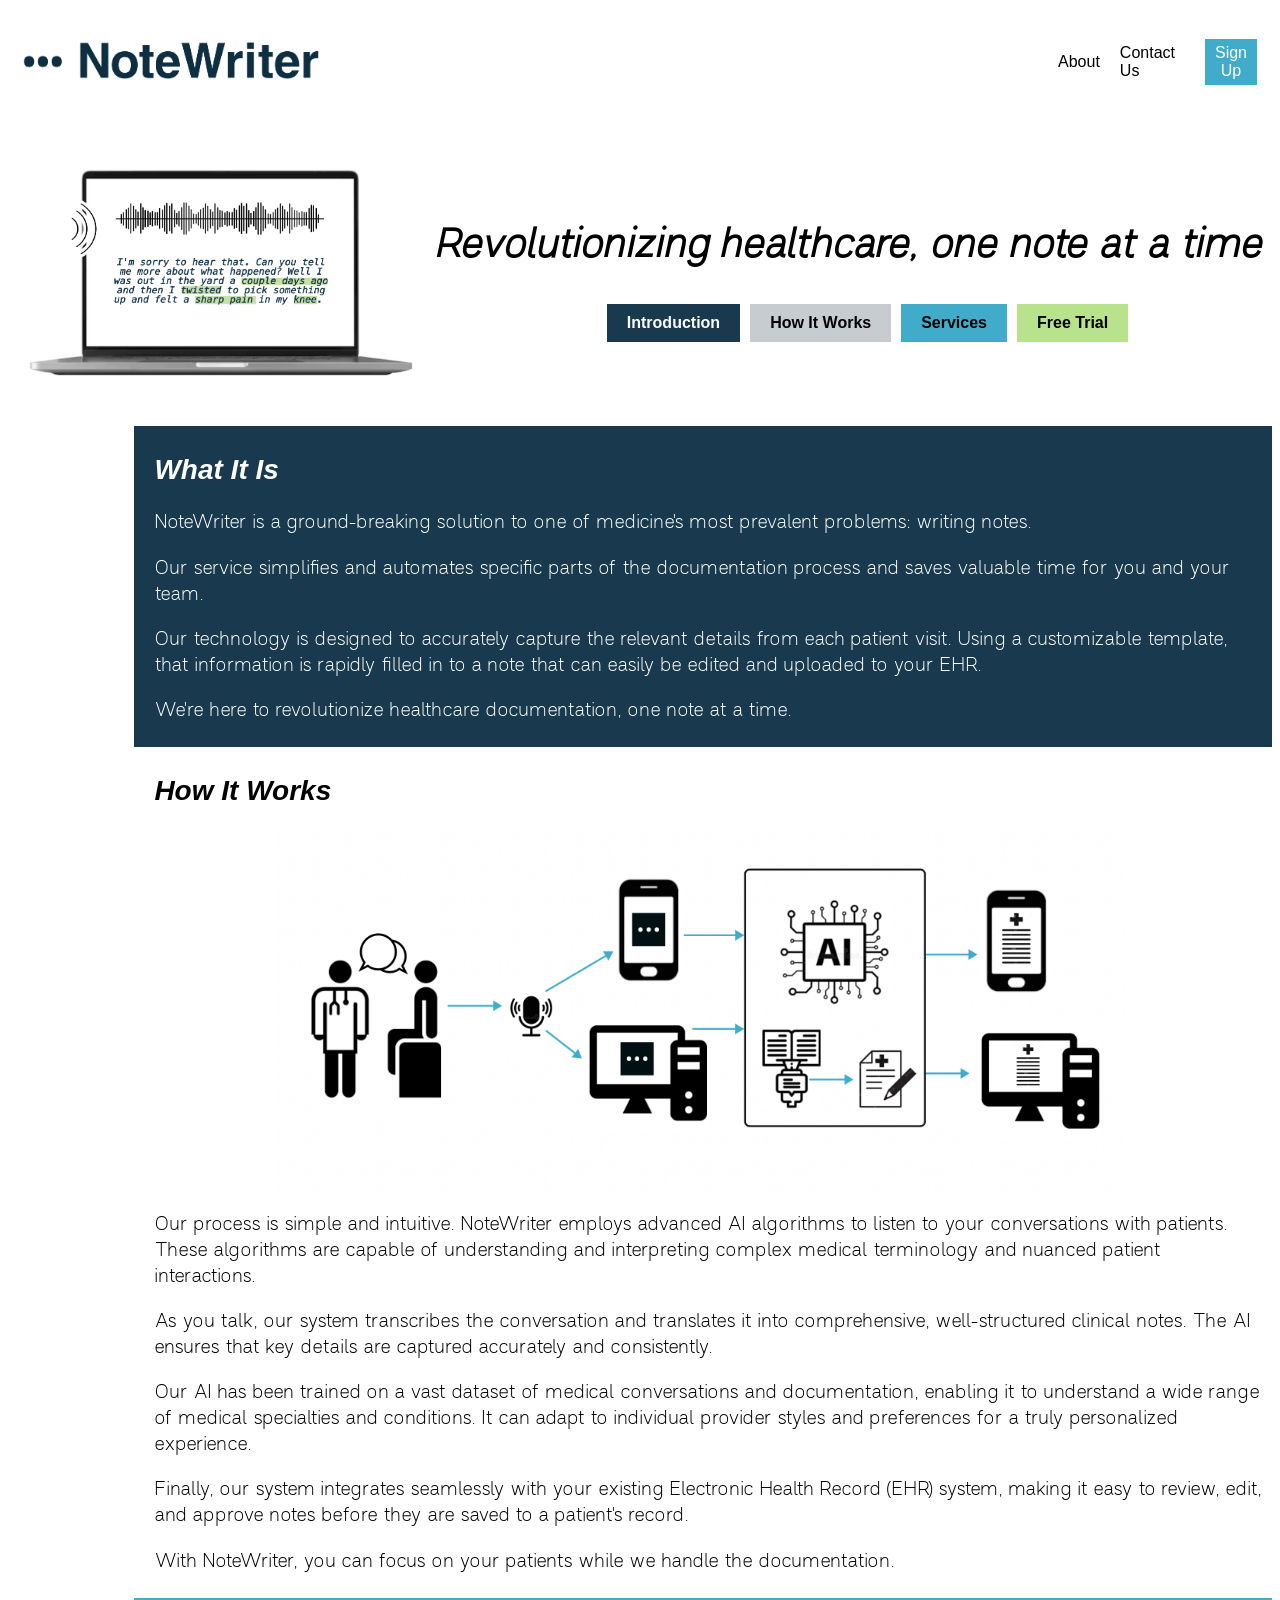
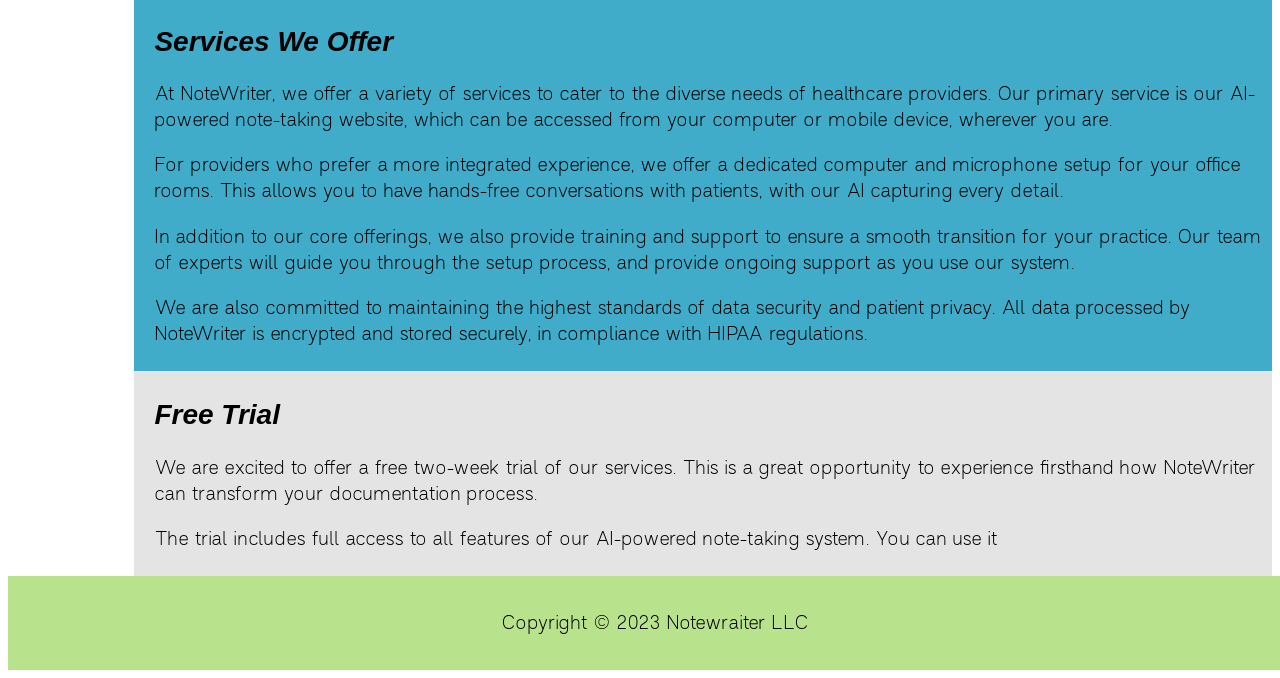
==== index.html @ 1b073216 "Draft #14" ====
<!DOCTYPE html>
<html>
<head>
    <title>notewrAIter</title>
    <link rel="stylesheet" type="text/css" href="styles.css">
    <link rel="icon" href="favicon.jpg" type="image/jpg">

</head>
<body>
  <nav>
    <a href="index.html">
        <img class="nav-image" src="emblem.jpg" alt="notewrAIter emblem"  >
    </a>
      <ul>
          <li><a href="about.html">About</a></li>
          <li><a href="contact.html">Contact Us</a></li>
          <li><a href="signup.html" class="button">Sign Up</a></li>
      </ul>
  </nav>

  <main>
    <section id="top-section" class="flex-row">
      <div class="top-image-container" >
          <img class="top-image" src="computerheader.jpg" alt="Large Filler Picture">
      </div>
      <div class="top-text-container">
          <h1 class="TitleofSite">Revolutionizing healthcare, one note at a time</h1>
          <ul class="top-links">
            <li class="introduction-button scroll-link"><a href="#introduction">Introduction</a></li>
            <li class="howitworks-button scroll-link"><a href="#howitworks">How It Works</a></li>
            <li class="services-button scroll-link"><a href="#services">Services</a></li>
            <li class="trial-button scroll-link"><a href="#trial">Free Trial</a></li>
        </ul>
      </div>
  </section>


  <section id="introduction">
    <div class="section-content">
      <h2> What It Is</h2>
    <p>NoteWriter is a ground-breaking solution to one of medicine's most prevalent problems: writing notes.</p>
    <p>Our service simplifies and automates specific parts of the documentation process and saves valuable time for you and your team. </p>
    <p>Our technology is designed to accurately capture the relevant details from each patient visit. Using a customizable template,
      that information is rapidly filled in to a note that can easily be edited and uploaded
      to your EHR.
    </p>
    <p>We're here to revolutionize healthcare documentation, one note at a time.</p>
</div>
  </section>


<section id="howitworks">
  <div class="section-content">
  <h2>How It Works</h2>
  <div class="top-image-container" >
    <img class="howitworks-image" src="howitworks.png" alt="How it Works diagram">
</div>
  <p>Our process is simple and intuitive. NoteWriter employs advanced AI algorithms to listen to your conversations with patients. These algorithms are capable of understanding and interpreting complex medical terminology and nuanced patient interactions.</p>
  <p>As you talk, our system transcribes the conversation and translates it into comprehensive, well-structured clinical notes. The AI ensures that key details are captured accurately and consistently.</p>
  <p>Our AI has been trained on a vast dataset of medical conversations and documentation, enabling it to understand a wide range of medical specialties and conditions. It can adapt to individual provider styles and preferences for a truly personalized experience.</p>
  <p>Finally, our system integrates seamlessly with your existing Electronic Health Record (EHR) system, making it easy to review, edit, and approve notes before they are saved to a patient's record.</p>
  <p>With NoteWriter, you can focus on your patients while we handle the documentation.</p>
</div>
</section>


  <section id="services">
    <div class="section-content">
  <h2>Services We Offer</h2>
    <p>At NoteWriter, we offer a variety of services to cater to the diverse needs of healthcare providers. Our primary service is our AI-powered note-taking website, which can be accessed from your computer or mobile device, wherever you are.</p>
    <p>For providers who prefer a more integrated experience, we offer a dedicated computer and microphone setup for your office rooms. This allows you to have hands-free conversations with patients, with our AI capturing every detail.</p>
    <p>In addition to our core offerings, we also provide training and support to ensure a smooth transition for your practice. Our team of experts will guide you through the setup process, and provide ongoing support as you use our system.</p>
    <p>We are also committed to maintaining the highest standards of data security and patient privacy. All data processed by NoteWriter is encrypted and stored securely, in compliance with HIPAA regulations.</p>
</div>
  </section>


  <section id="trial">
    <div class="section-content">
    <h2>Free Trial</h2>
    <p>We are excited to offer a free two-week trial of our services. This is a great opportunity to experience firsthand how NoteWriter can transform your documentation process.</p>
    <p>The trial includes full access to all features of our AI-powered note-taking system. You can use it</p>
    </div></section>

  </main>

  <footer>
      <p>Copyright &copy; 2023 Notewraiter LLC</p>
  </footer>
  <script src="main.js"></script>
</body>
</html>
---- styles.css ----
body {
    font-family: Arial, sans-serif;
}

nav {
    display: flex;
    justify-content: space-between;
    align-items: center;
    padding: 5px;
    background-color: #ffffff;
    position: sticky;  /* Add this */
    top: 0;  /* And this */
    z-index: 1;  /* Optional: this ensures the navbar stays on top of all other content */
}

nav ul {
    display: flex;
    list-style: none;
    align-items: center; 
}

nav ul li {
    margin-left: 20px;
}

nav ul li a {
    color: rgb(0, 0, 0);
    text-decoration: none;
}

header {
    background-color: #ffffff;
    padding: 10px;
    text-align: center;
}

footer {
    background-color: #b9e28c;
    color: black;
    text-align: center;
    padding: 15px;
    width: 100%;
    margin-top: auto;
    font-family: "Garamond"; /* This line sets the font to a generic serif font */
}


img{
    height: 200px;
    width: auto;
    align-items: center;
}

section {
    text-align: left;
    display: flex;
    flex-direction: column;
    padding-left: 10%;
}

.section-content {
    padding: 5px;
    padding-left: 20px;
}

#introduction .section-content {
    background-color: #18394e;
    color: white;
}

#howitworks .section-content {
    background-color: #fff;
}

#services .section-content {
    background-color: #40acc9;
}

#trial .section-content {
    background-color: #e4e4e4;
}

.top-image {
    display: block;
    margin-left: auto;
    margin-right: auto;
    width: 66.6vw; /* This will set the image width to roughly 2/3 of the viewport's width */
    height: auto; /* This will maintain the image's aspect ratio */
    display: block; /* This will remove any unwanted white space around the image */
    max-width: 100%; /* This will ensure the image doesn't overflow its parent container */
    }

.howitworks-image {
    display: block;
    margin-left: auto;
    margin-right: auto;
    width: 66.6vw; /* This will set the image width to roughly 2/3 of the viewport's width */
    height: auto; /* This will maintain the image's aspect ratio */
    display: block; /* This will remove any unwanted white space around the image */
    max-width: 100%; /* This will ensure the image doesn't overflow its parent container */
    }


.nav-image {
    max-width: 30%;
    height: auto;
    padding: 10px;
}

h2{
    text-align: left;
    font-size: 1.75em;
    font-style: italic;
}

h1{
    text-align: center;
    font-family: 'SalmaAlfaItalic', sans-serif;
    spaci
}

.button {
    background-color: #40acc9;
    border: none;
    color: white;
    padding: 5px 10px;
    text-align: center;
    text-decoration: none;
    display: inline-block;
    font-size: 16px;
    margin: 10px 10px;
    cursor: pointer;
  }

  #photo-section {
    display: flex;
    justify-content: space-between;
    flex-wrap: wrap;
}

.photo-container {
    width: 45%; /* 50% is half the width, minus 10px for a bit of space */
    box-sizing: border-box; /* This makes sure that padding and border are included in the element's total width and height */
    text-align: center; /* Center the text within the element */
}


.photo-container img {
    width: 200px; /* Or any other fixed size */
    height: 200px; /* Or any other fixed size */
    object-fit: cover; /* This property ensures the aspect ratio of the image is maintained */
}


.photo-container p {
    margin-top: 10px;
}

form {
    display: flex;
    flex-direction: column;
    align-items: center;
    justify-content: center;
    max-width: 400px;
    margin: 0 auto;
    padding: 20px;
    border: 1px solid #ddd;
    border-radius: 10px;
    box-shadow: 0 0 10px rgba(0,0,0,0.1);
}

form label {
    font-weight: bold;
    margin-top: 15px;
}

form input[type="text"], form input[type="email"], [type="textarea"] {
    width: 100%;
    padding: 10px;
    border: 1px solid #ddd;
    border-radius: 5px;
    box-sizing: border-box; /* Add this line */
}

form input[type="submit"] {
    margin-top: 20px;
    padding: 10px 20px;
    border: none;
    background-color: #007BFF;
    color: white;
    cursor: pointer;
    border-radius: 5px;
    box-sizing: border-box; /* Add this line */
}

form input[type="submit"]:hover {
    background-color: #0056b3;
}

#recordButton{
    background-color: #40acc9;
    border: none;
    color: white;
    padding: 5px 10px;
    text-align: center;
    text-decoration: none;
    display: inline-blocc;
    font-size: 16px;
    margin: 20px 20px;
    cursor: pointer;
}

form textarea {
    width: 100%;
    padding: 10px;
    border: 1px solid #ddd;
    border-radius: 5px;
    box-sizing: border-box; /* Add this line */
  }

  #top-section {
    display: flex;
    flex-direction: row; 
    align-items: center;
    background-color: #ffffff;
    padding: 50px 10px 50px 20px ;
}

.top-image-container {
    flex: 1;
    margin-right: 20px; 
}

section.flex-row {
    display: flex;
    flex-direction: row;
}

.TitleofSite {
    font-size: 2.5em; /* Or any other size */
}

p {
    font-size: 1.2em; /* relative to the parent element's font size */
    font-family: 'SalmaAlfa', sans-serif;
}

.top-text-container .top-links {
    display: flex;
    justify-content: center;
    gap: 10px; /* This is a shorthand for row-gap and column-gap, and it should provide the spacing you need between the items */
}

.top-text-container .top-links li {
    list-style: none; /* This will remove bullet points from the list */
}

.top-text-container .top-links li a {
    padding: 10px 20px; /* Adjusts size of the button around text */
    display: inline-block; /* Allows padding to function properly */
    background-color: #007BFF; /* Change this to the color you want */
    text-decoration: none;
    color: #000;
    font-weight: bold;
    transition: background-color 0.2s ease; /* Makes color transition smooth when hovering */
}

.top-text-container .top-links li a:hover {
    background-color: #0056b3; /* Change this to the color you want when hovering */
}




/* Individual header button colors */
.top-text-container .top-links li.introduction-button a {
    background-color: #18394e; /* Example color */
    color: white
}

.top-text-container .top-links li.howitworks-button a {
    background-color: #c7ccd1; /* Example color */
}

.top-text-container .top-links li.services-button a {
    background-color: #40acc9; /* Example color */
}

.top-text-container .top-links li.trial-button a {
    background-color: #b9e28c; /* Example color */
}

.top-text-container .top-links li.introduction-button a:hover {
    background-color: #b9e28c; /* Example color */
    color: black
}

.top-text-container .top-links li.howitworks-button a:hover {
    background-color: #40acc9; /* Example color */
}

.top-text-container .top-links li.services-button a:hover {
    background-color: #c7ccd1; /* Example color */
}

.top-text-container .top-links li.trial-button a:hover {
    background-color: #18394e; /* Example color */
    color: white
}

@font-face {
    font-family: 'SalmaAlfa';
    src: url('SalmaAlfa.otf') format('opentype'),
  }

  @font-face {
    font-family: 'SalmaAlfaItalic';
    src: url('SalmaAlfaItalic.otf') format('opentype'),
  }
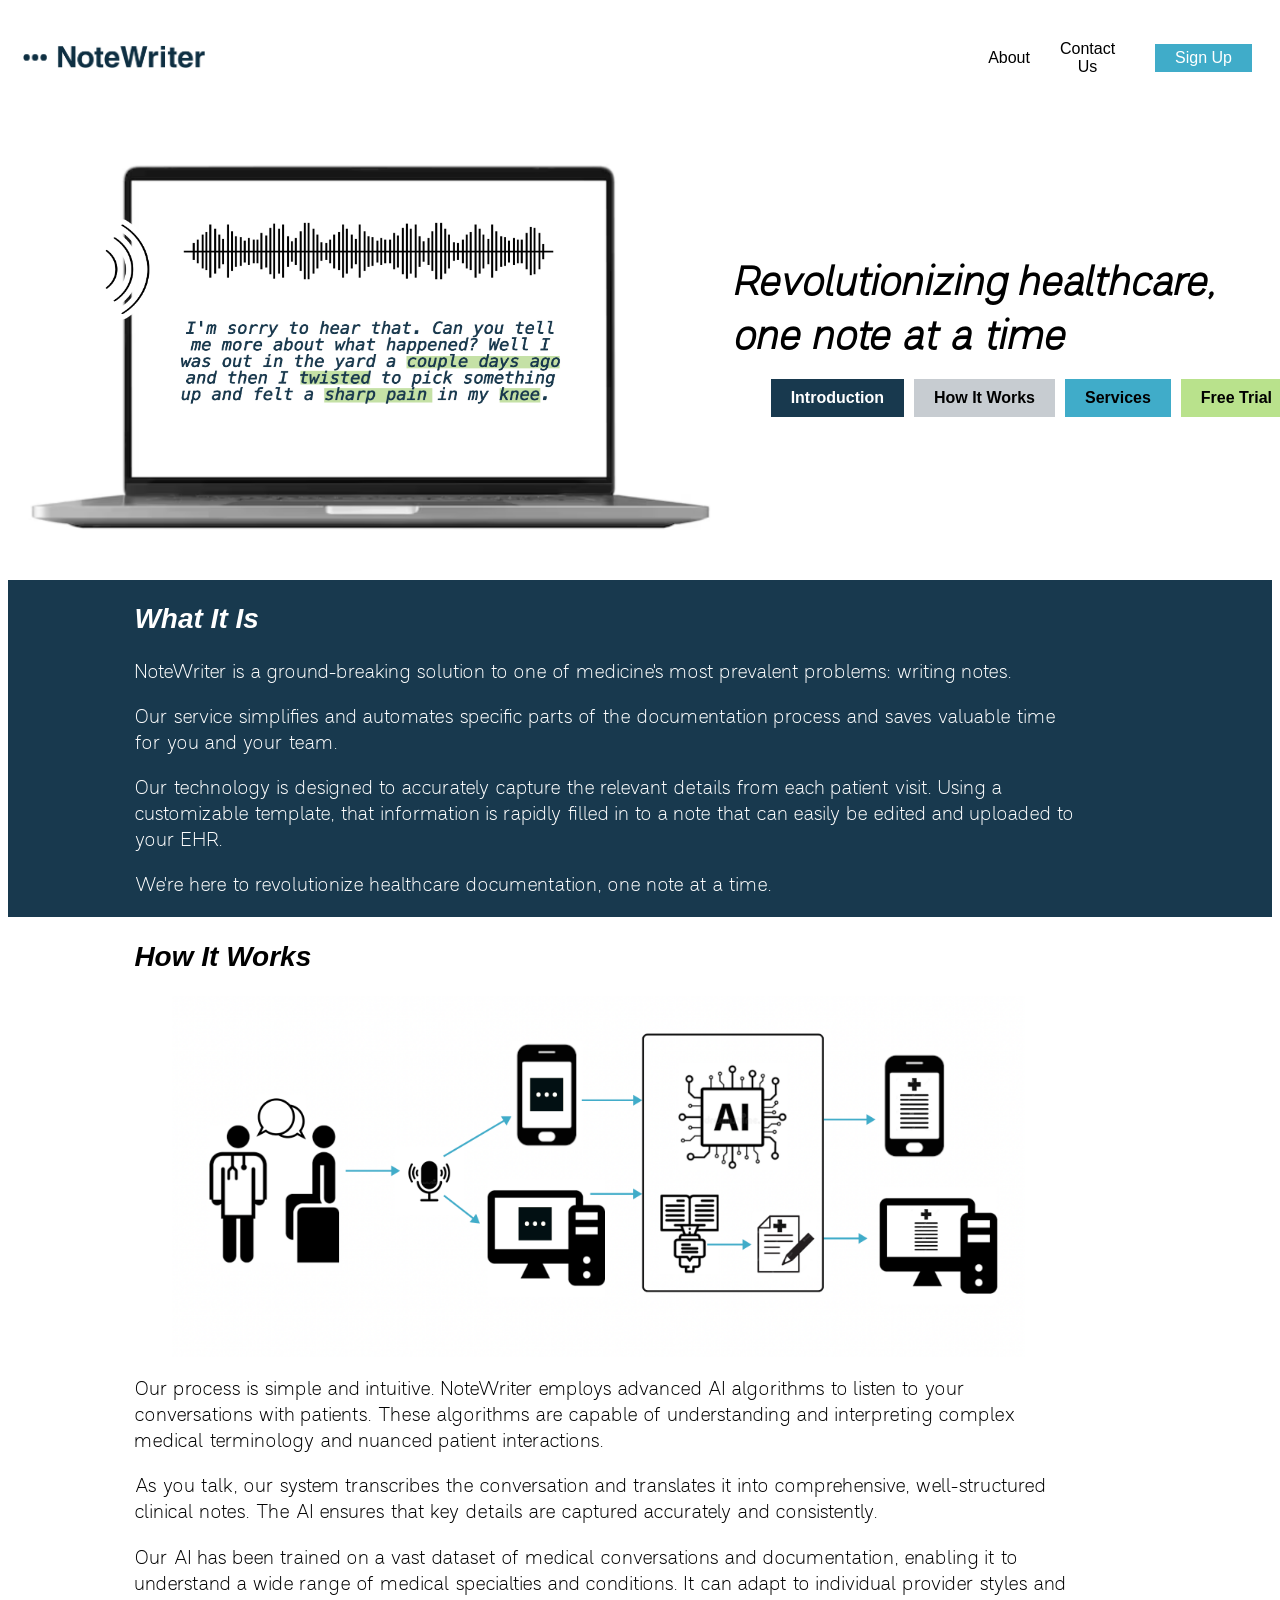
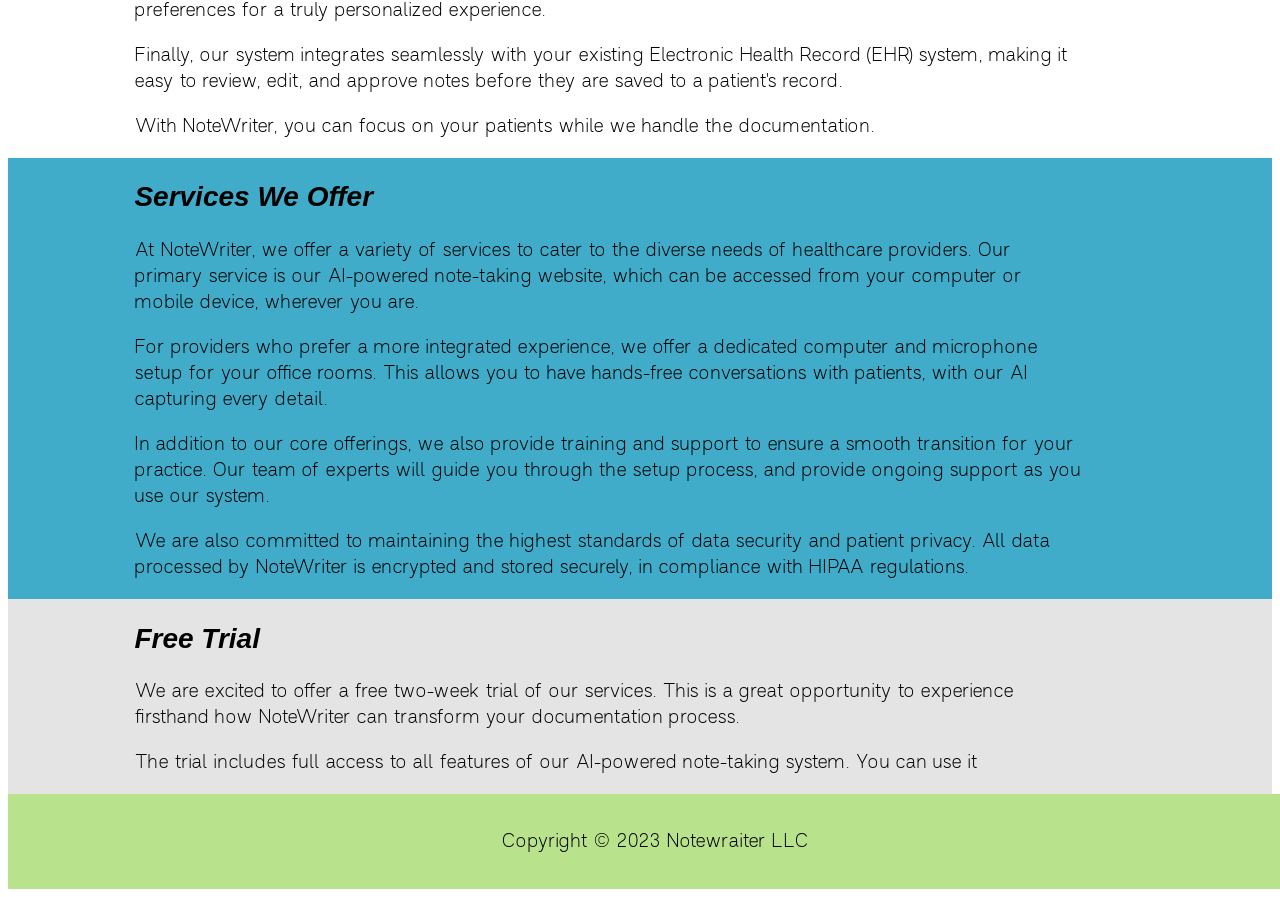
==== commit 4adad7cc: "more font fixes" ====
--- a/index.html
+++ b/index.html
@@ -24,7 +24,8 @@
           <img class="top-image" src="computerheader.jpg" alt="Large Filler Picture">
       </div>
       <div class="top-text-container">
-          <h1 class="TitleofSite">Revolutionizing healthcare, one note at a time</h1>
+          <h1 class="TitleofSite">Revolutionizing healthcare,</h1>
+          <h1 class="TitleofSite">one note at a time</h1>
           <ul class="top-links">
             <li class="introduction-button scroll-link"><a href="#introduction">Introduction</a></li>
             <li class="howitworks-button scroll-link"><a href="#howitworks">How It Works</a></li>
--- a/styles.css
+++ b/styles.css
@@ -17,10 +17,13 @@
     display: flex;
     list-style: none;
     align-items: center; 
+    text-align: center;
 }
 
 nav ul li {
     margin-left: 20px;
+    text-align: center;
+    padding: 5px 5px;
 }
 
 nav ul li a {
@@ -55,12 +58,13 @@
     text-align: left;
     display: flex;
     flex-direction: column;
+    width: 100%
+}
+
+.section-content {
+    margin: 0 auto;
     padding-left: 10%;
-}
-
-.section-content {
-    padding: 5px;
-    padding-left: 20px;
+    padding-right: 15%
 }
 
 #introduction .section-content {
@@ -102,7 +106,7 @@
 
 
 .nav-image {
-    max-width: 30%;
+    max-width: 20%;
     height: auto;
     padding: 10px;
 }
@@ -114,22 +118,22 @@
 }
 
 h1{
-    text-align: center;
+    text-align: left;
     font-family: 'SalmaAlfaItalic', sans-serif;
-    spaci
 }
 
 .button {
     background-color: #40acc9;
     border: none;
     color: white;
-    padding: 5px 10px;
+    padding: 5px 20px;
     text-align: center;
     text-decoration: none;
     display: inline-block;
     font-size: 16px;
     margin: 10px 10px;
     cursor: pointer;
+    white-space: nowrap;
   }
 
   #photo-section {
@@ -204,7 +208,7 @@
     padding: 5px 10px;
     text-align: center;
     text-decoration: none;
-    display: inline-blocc;
+    display: inline-block;
     font-size: 16px;
     margin: 20px 20px;
     cursor: pointer;
@@ -238,6 +242,8 @@
 
 .TitleofSite {
     font-size: 2.5em; /* Or any other size */
+    text-align: left;
+    margin: 0;
 }
 
 p {
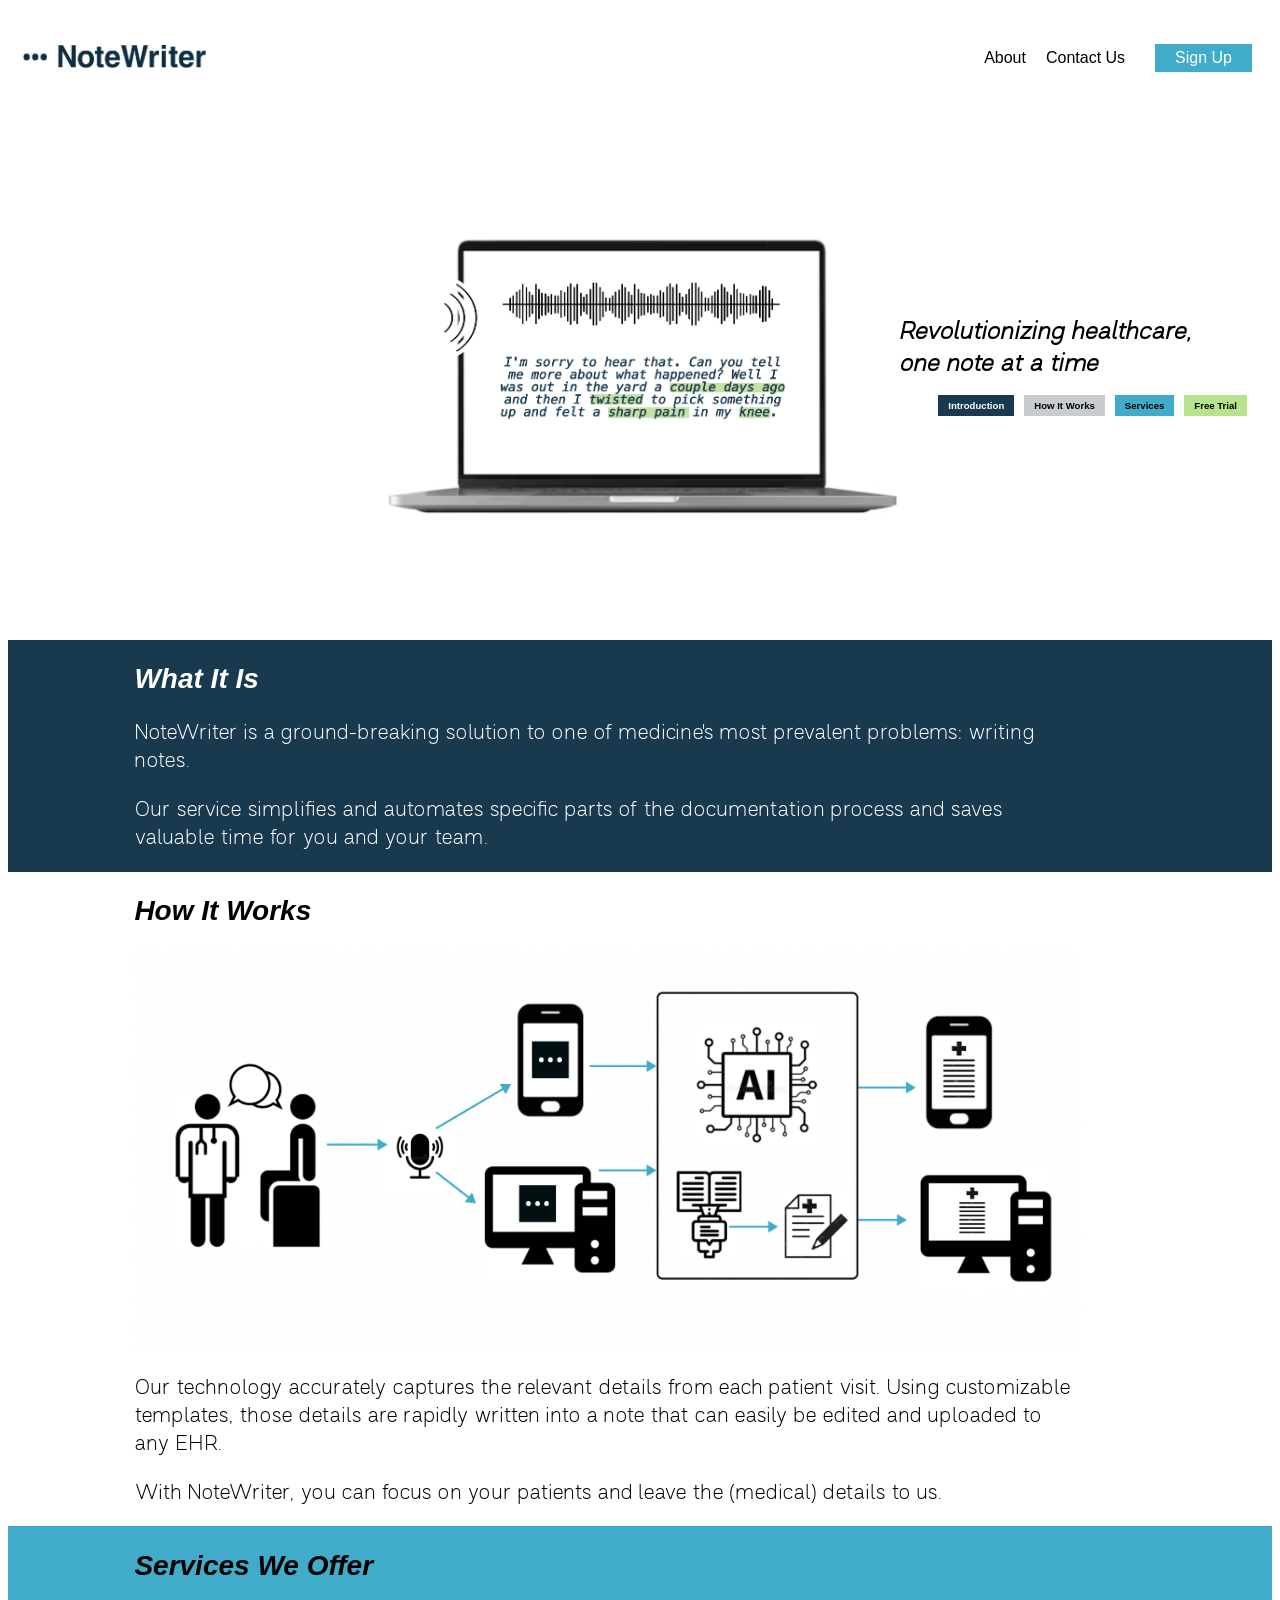
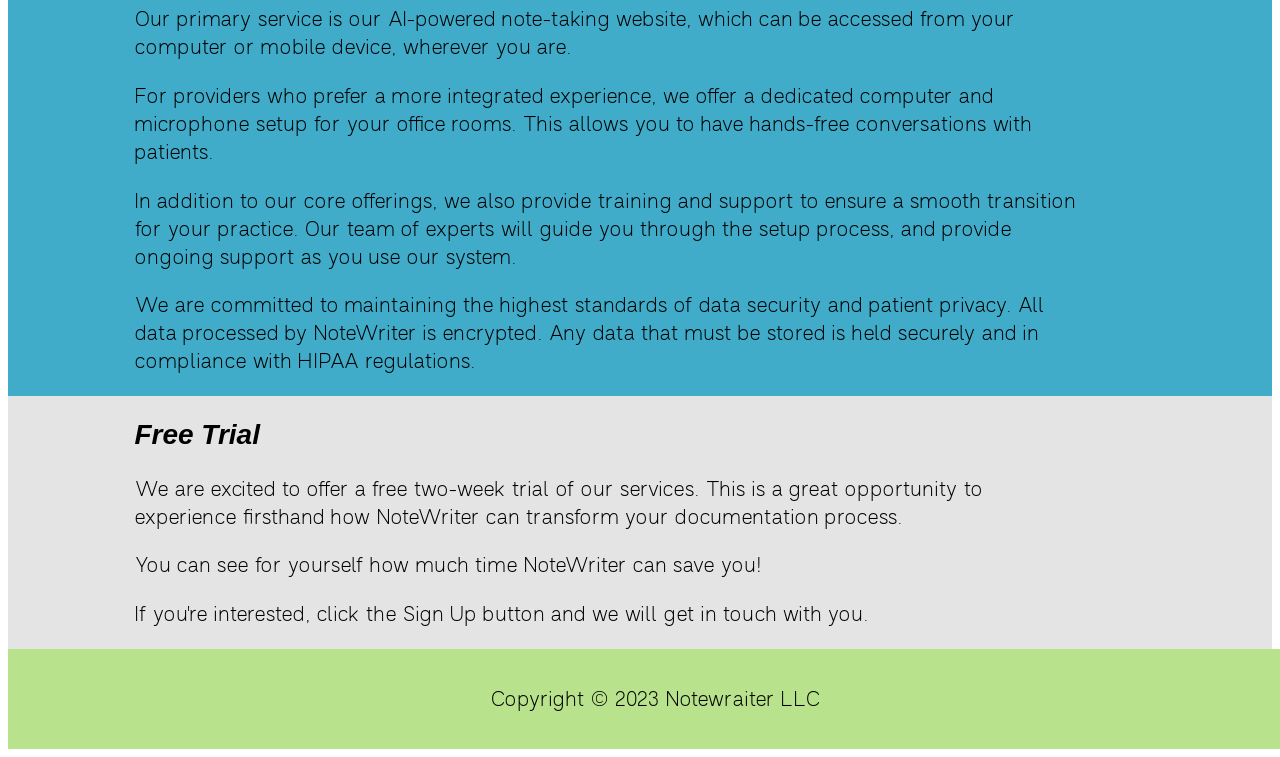
==== commit 4ce68b75: "About Page Improvements" ====
--- a/index.html
+++ b/index.html
@@ -41,11 +41,6 @@
       <h2> What It Is</h2>
     <p>NoteWriter is a ground-breaking solution to one of medicine's most prevalent problems: writing notes.</p>
     <p>Our service simplifies and automates specific parts of the documentation process and saves valuable time for you and your team. </p>
-    <p>Our technology is designed to accurately capture the relevant details from each patient visit. Using a customizable template,
-      that information is rapidly filled in to a note that can easily be edited and uploaded
-      to your EHR.
-    </p>
-    <p>We're here to revolutionize healthcare documentation, one note at a time.</p>
 </div>
   </section>
 
@@ -56,11 +51,9 @@
   <div class="top-image-container" >
     <img class="howitworks-image" src="howitworks.png" alt="How it Works diagram">
 </div>
-  <p>Our process is simple and intuitive. NoteWriter employs advanced AI algorithms to listen to your conversations with patients. These algorithms are capable of understanding and interpreting complex medical terminology and nuanced patient interactions.</p>
-  <p>As you talk, our system transcribes the conversation and translates it into comprehensive, well-structured clinical notes. The AI ensures that key details are captured accurately and consistently.</p>
-  <p>Our AI has been trained on a vast dataset of medical conversations and documentation, enabling it to understand a wide range of medical specialties and conditions. It can adapt to individual provider styles and preferences for a truly personalized experience.</p>
-  <p>Finally, our system integrates seamlessly with your existing Electronic Health Record (EHR) system, making it easy to review, edit, and approve notes before they are saved to a patient's record.</p>
-  <p>With NoteWriter, you can focus on your patients while we handle the documentation.</p>
+<p>Our technology accurately captures the relevant details from each patient visit. Using customizable templates,
+  those details are rapidly written into a note that can easily be edited and uploaded to any EHR.</p>
+  <p>With NoteWriter, you can focus on your patients and leave the (medical) details to us.</p>
 </div>
 </section>
 
@@ -68,10 +61,10 @@
   <section id="services">
     <div class="section-content">
   <h2>Services We Offer</h2>
-    <p>At NoteWriter, we offer a variety of services to cater to the diverse needs of healthcare providers. Our primary service is our AI-powered note-taking website, which can be accessed from your computer or mobile device, wherever you are.</p>
-    <p>For providers who prefer a more integrated experience, we offer a dedicated computer and microphone setup for your office rooms. This allows you to have hands-free conversations with patients, with our AI capturing every detail.</p>
+    <p>Our primary service is our AI-powered note-taking website, which can be accessed from your computer or mobile device, wherever you are.</p>
+    <p>For providers who prefer a more integrated experience, we offer a dedicated computer and microphone setup for your office rooms. This allows you to have hands-free conversations with patients.</p>
     <p>In addition to our core offerings, we also provide training and support to ensure a smooth transition for your practice. Our team of experts will guide you through the setup process, and provide ongoing support as you use our system.</p>
-    <p>We are also committed to maintaining the highest standards of data security and patient privacy. All data processed by NoteWriter is encrypted and stored securely, in compliance with HIPAA regulations.</p>
+    <p>We are committed to maintaining the highest standards of data security and patient privacy. All data processed by NoteWriter is encrypted. Any data that must be stored is held securely and in compliance with HIPAA regulations.</p>
 </div>
   </section>
 
@@ -80,7 +73,8 @@
     <div class="section-content">
     <h2>Free Trial</h2>
     <p>We are excited to offer a free two-week trial of our services. This is a great opportunity to experience firsthand how NoteWriter can transform your documentation process.</p>
-    <p>The trial includes full access to all features of our AI-powered note-taking system. You can use it</p>
+    <p>You can see for yourself how much time NoteWriter can save you!</p>
+    <p>If you're interested, click the Sign Up button and we will get in touch with you.</p>
     </div></section>
 
   </main>
--- a/styles.css
+++ b/styles.css
@@ -21,9 +21,10 @@
 }
 
 nav ul li {
-    margin-left: 20px;
+    margin-left: 10px;
     text-align: center;
     padding: 5px 5px;
+    white-space: nowrap
 }
 
 nav ul li a {
@@ -87,8 +88,8 @@
 .top-image {
     display: block;
     margin-left: auto;
-    margin-right: auto;
-    width: 66.6vw; /* This will set the image width to roughly 2/3 of the viewport's width */
+    margin-right: 0;
+    width: 40vw; 
     height: auto; /* This will maintain the image's aspect ratio */
     display: block; /* This will remove any unwanted white space around the image */
     max-width: 100%; /* This will ensure the image doesn't overflow its parent container */
@@ -98,7 +99,7 @@
     display: block;
     margin-left: auto;
     margin-right: auto;
-    width: 66.6vw; /* This will set the image width to roughly 2/3 of the viewport's width */
+    width: 100%; 
     height: auto; /* This will maintain the image's aspect ratio */
     display: block; /* This will remove any unwanted white space around the image */
     max-width: 100%; /* This will ensure the image doesn't overflow its parent container */
@@ -225,14 +226,14 @@
   #top-section {
     display: flex;
     flex-direction: row; 
+    justify-content: left;
     align-items: center;
     background-color: #ffffff;
-    padding: 50px 10px 50px 20px ;
+    padding: 10% 0 ;
 }
 
 .top-image-container {
-    flex: 1;
-    margin-right: 20px; 
+    flex: 1 0 auto;
 }
 
 section.flex-row {
@@ -241,19 +242,23 @@
 }
 
 .TitleofSite {
-    font-size: 2.5em; /* Or any other size */
+    font-size: 1.5em;
     text-align: left;
     margin: 0;
 }
 
 p {
-    font-size: 1.2em; /* relative to the parent element's font size */
+    font-size: 1.3em; /* relative to the parent element's font size */
     font-family: 'SalmaAlfa', sans-serif;
 }
 
 .top-text-container .top-links {
     display: flex;
-    justify-content: center;
+    justify-content: left;
+    flex: 1 0 auto;
+    align-items: flex-start;
+    max-width: 100%;
+    margin-right: 25px;
     gap: 10px; /* This is a shorthand for row-gap and column-gap, and it should provide the spacing you need between the items */
 }
 
@@ -262,12 +267,15 @@
 }
 
 .top-text-container .top-links li a {
-    padding: 10px 20px; /* Adjusts size of the button around text */
+    padding: 5px 10px; /* Adjusts size of the button around text */
+    white-space: nowrap;
     display: inline-block; /* Allows padding to function properly */
     background-color: #007BFF; /* Change this to the color you want */
     text-decoration: none;
     color: #000;
     font-weight: bold;
+    font-size: 0.6em;
+    justify-content: left;
     transition: background-color 0.2s ease; /* Makes color transition smooth when hovering */
 }
 
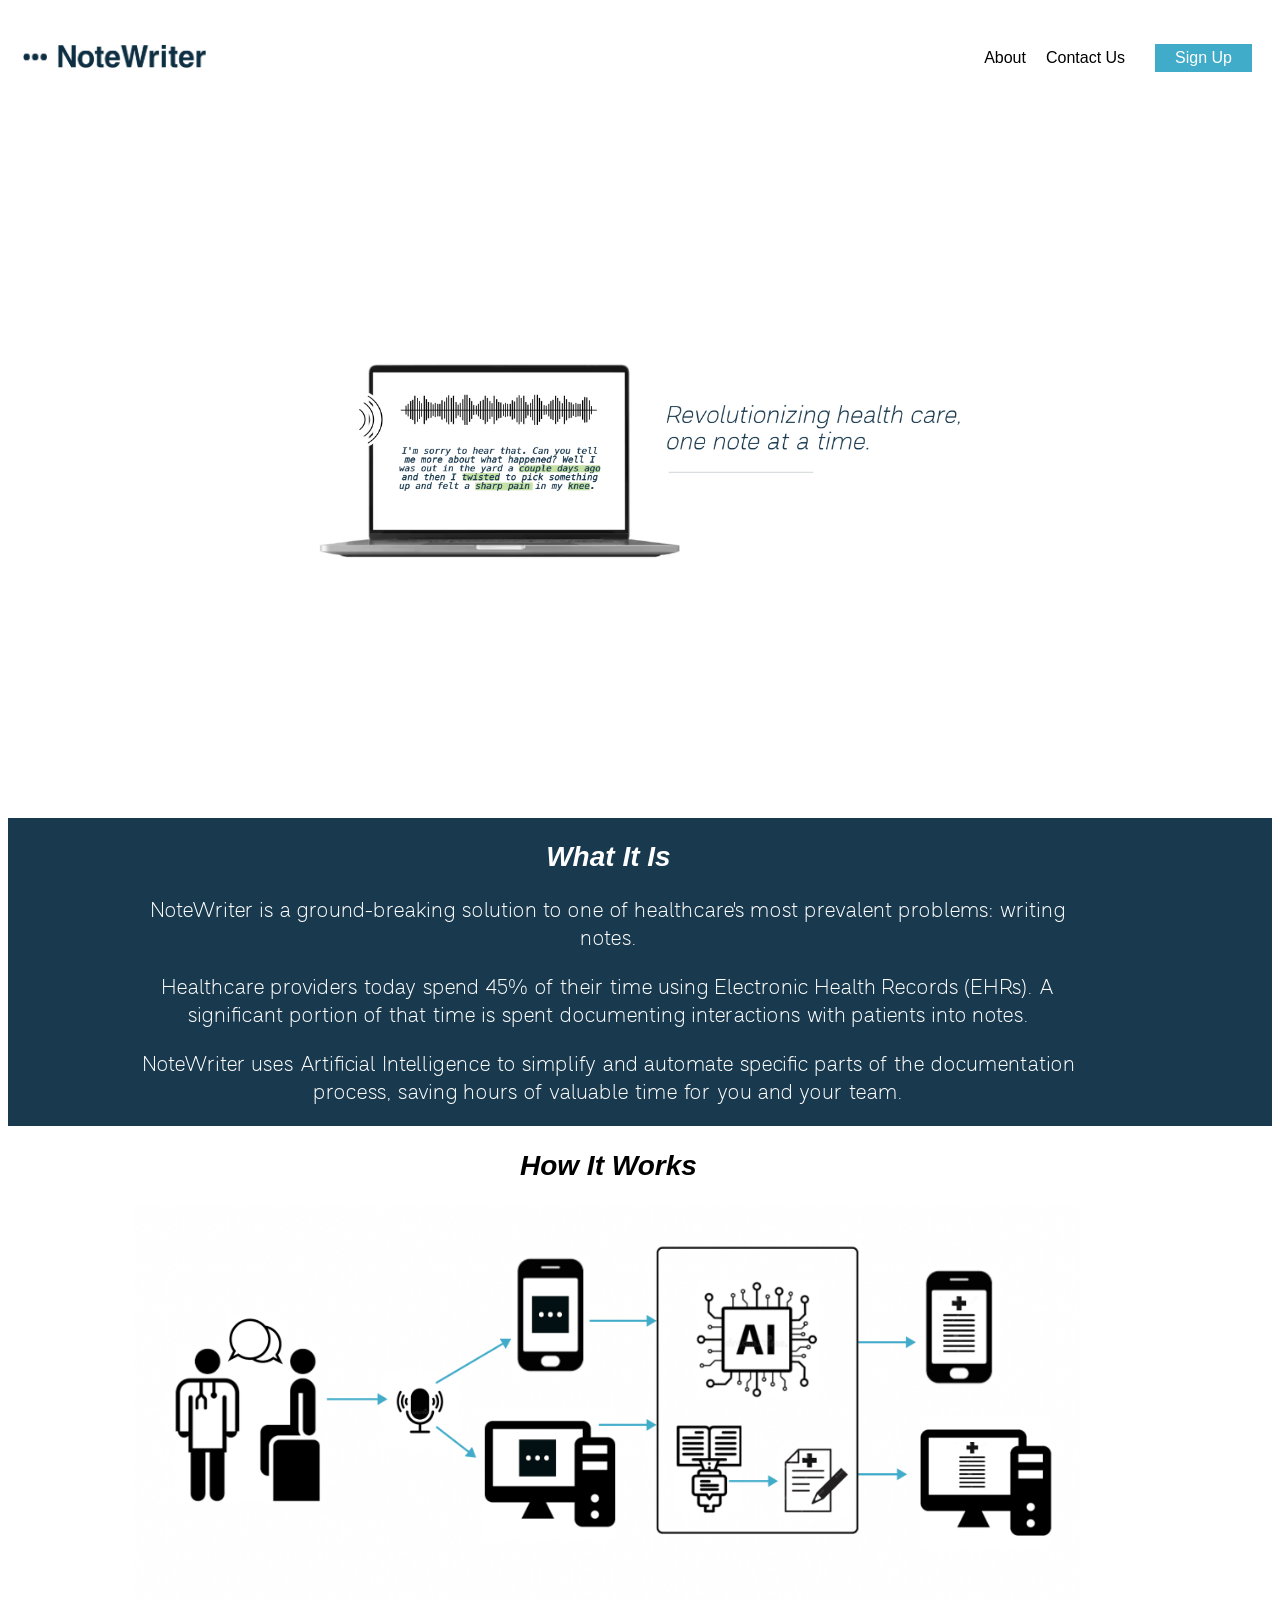
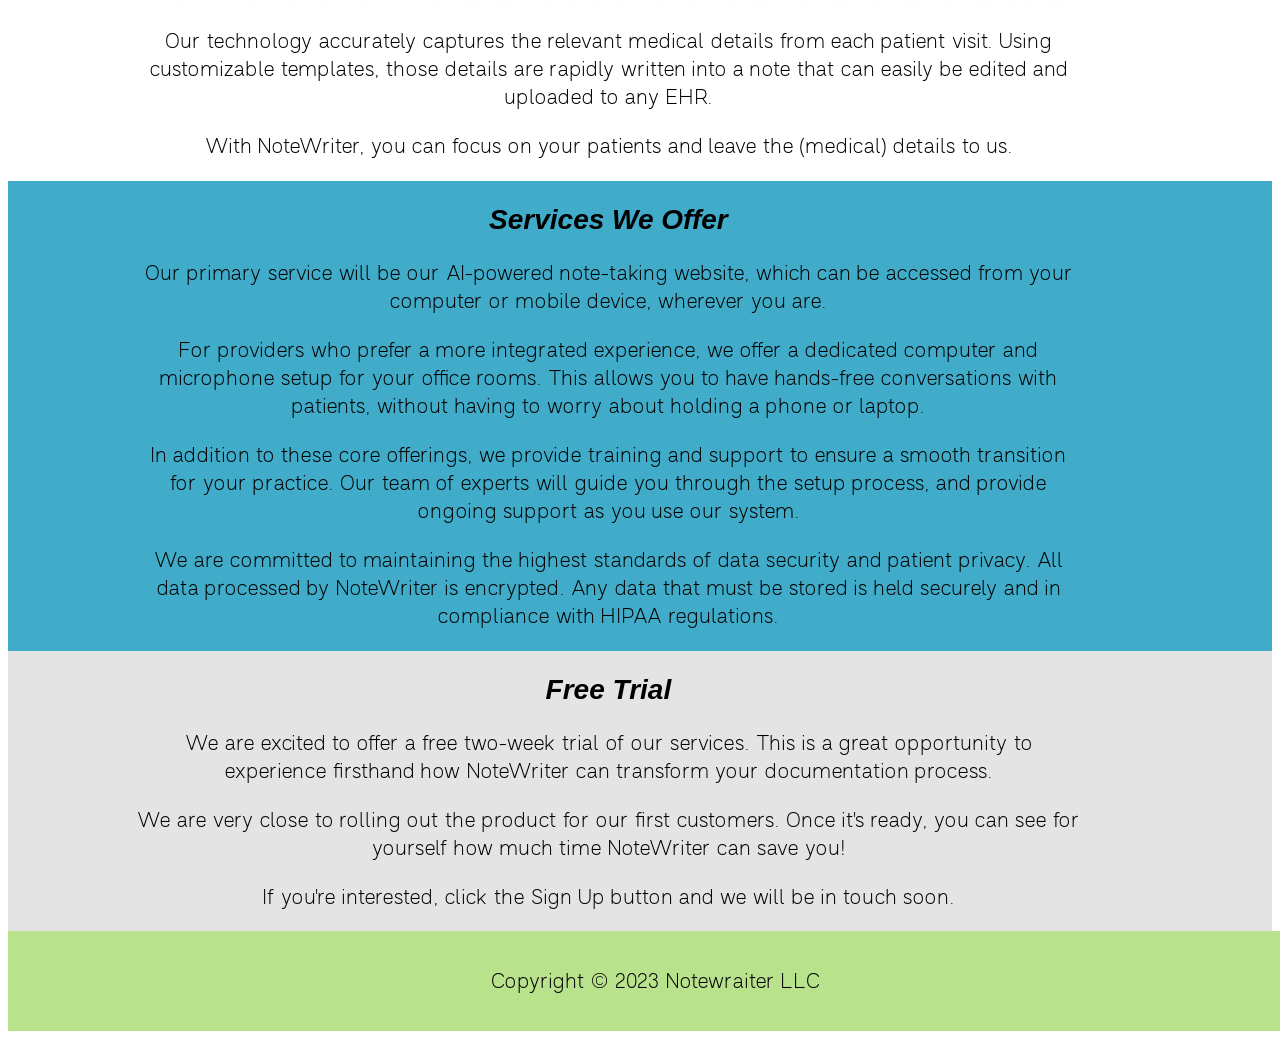
==== commit 2ec44808: "Draft #14" ====
--- a/index.html
+++ b/index.html
@@ -19,19 +19,9 @@
   </nav>
 
   <main>
-    <section id="top-section" class="flex-row">
+    <section id="header" class="header1">
       <div class="top-image-container" >
-          <img class="top-image" src="computerheader.jpg" alt="Large Filler Picture">
-      </div>
-      <div class="top-text-container">
-          <h1 class="TitleofSite">Revolutionizing healthcare,</h1>
-          <h1 class="TitleofSite">one note at a time</h1>
-          <ul class="top-links">
-            <li class="introduction-button scroll-link"><a href="#introduction">Introduction</a></li>
-            <li class="howitworks-button scroll-link"><a href="#howitworks">How It Works</a></li>
-            <li class="services-button scroll-link"><a href="#services">Services</a></li>
-            <li class="trial-button scroll-link"><a href="#trial">Free Trial</a></li>
-        </ul>
+          <img class="top-image" src="header.jpg" alt="Large Filler Picture">
       </div>
   </section>
 
@@ -39,8 +29,11 @@
   <section id="introduction">
     <div class="section-content">
       <h2> What It Is</h2>
-    <p>NoteWriter is a ground-breaking solution to one of medicine's most prevalent problems: writing notes.</p>
-    <p>Our service simplifies and automates specific parts of the documentation process and saves valuable time for you and your team. </p>
+    <p>NoteWriter is a ground-breaking solution to one of healthcare's most prevalent problems: writing notes.</p>
+    <p>Healthcare providers today spend 45% of their time using Electronic Health Records (EHRs). A significant portion of that time is spent documenting
+      interactions with patients into notes.
+    </p>
+    <p>NoteWriter uses Artificial Intelligence to simplify and automate specific parts of the documentation process, saving hours of valuable time for you and your team. </p>
 </div>
   </section>
 
@@ -51,7 +44,7 @@
   <div class="top-image-container" >
     <img class="howitworks-image" src="howitworks.png" alt="How it Works diagram">
 </div>
-<p>Our technology accurately captures the relevant details from each patient visit. Using customizable templates,
+<p>Our technology accurately captures the relevant medical details from each patient visit. Using customizable templates,
   those details are rapidly written into a note that can easily be edited and uploaded to any EHR.</p>
   <p>With NoteWriter, you can focus on your patients and leave the (medical) details to us.</p>
 </div>
@@ -61,9 +54,9 @@
   <section id="services">
     <div class="section-content">
   <h2>Services We Offer</h2>
-    <p>Our primary service is our AI-powered note-taking website, which can be accessed from your computer or mobile device, wherever you are.</p>
-    <p>For providers who prefer a more integrated experience, we offer a dedicated computer and microphone setup for your office rooms. This allows you to have hands-free conversations with patients.</p>
-    <p>In addition to our core offerings, we also provide training and support to ensure a smooth transition for your practice. Our team of experts will guide you through the setup process, and provide ongoing support as you use our system.</p>
+    <p>Our primary service will be our AI-powered note-taking website, which can be accessed from your computer or mobile device, wherever you are.</p>
+    <p>For providers who prefer a more integrated experience, we offer a dedicated computer and microphone setup for your office rooms. This allows you to have hands-free conversations with patients, without having to worry about holding a phone or laptop.</p>
+    <p>In addition to these core offerings, we provide training and support to ensure a smooth transition for your practice. Our team of experts will guide you through the setup process, and provide ongoing support as you use our system.</p>
     <p>We are committed to maintaining the highest standards of data security and patient privacy. All data processed by NoteWriter is encrypted. Any data that must be stored is held securely and in compliance with HIPAA regulations.</p>
 </div>
   </section>
@@ -73,8 +66,8 @@
     <div class="section-content">
     <h2>Free Trial</h2>
     <p>We are excited to offer a free two-week trial of our services. This is a great opportunity to experience firsthand how NoteWriter can transform your documentation process.</p>
-    <p>You can see for yourself how much time NoteWriter can save you!</p>
-    <p>If you're interested, click the Sign Up button and we will get in touch with you.</p>
+    <p>We are very close to rolling out the product for our first customers. Once it's ready, you can see for yourself how much time NoteWriter can save you!</p>
+    <p>If you're interested, click the Sign Up button and we will be in touch soon.</p>
     </div></section>
 
   </main>
--- a/styles.css
+++ b/styles.css
@@ -56,7 +56,7 @@
 }
 
 section {
-    text-align: left;
+    text-align: center;
     display: flex;
     flex-direction: column;
     width: 100%
@@ -84,16 +84,6 @@
 #trial .section-content {
     background-color: #e4e4e4;
 }
-
-.top-image {
-    display: block;
-    margin-left: auto;
-    margin-right: 0;
-    width: 40vw; 
-    height: auto; /* This will maintain the image's aspect ratio */
-    display: block; /* This will remove any unwanted white space around the image */
-    max-width: 100%; /* This will ensure the image doesn't overflow its parent container */
-    }
 
 .howitworks-image {
     display: block;
@@ -113,7 +103,7 @@
 }
 
 h2{
-    text-align: left;
+    text-align: center;
     font-size: 1.75em;
     font-style: italic;
 }
@@ -223,17 +213,14 @@
     box-sizing: border-box; /* Add this line */
   }
 
-  #top-section {
-    display: flex;
-    flex-direction: row; 
-    justify-content: left;
+  #header {
+    width:100%;
+    height: auto;
+    box-sizing: border-box;
+    justify-content: center;
     align-items: center;
     background-color: #ffffff;
-    padding: 10% 0 ;
-}
-
-.top-image-container {
-    flex: 1 0 auto;
+    padding: 20% 0;
 }
 
 section.flex-row {
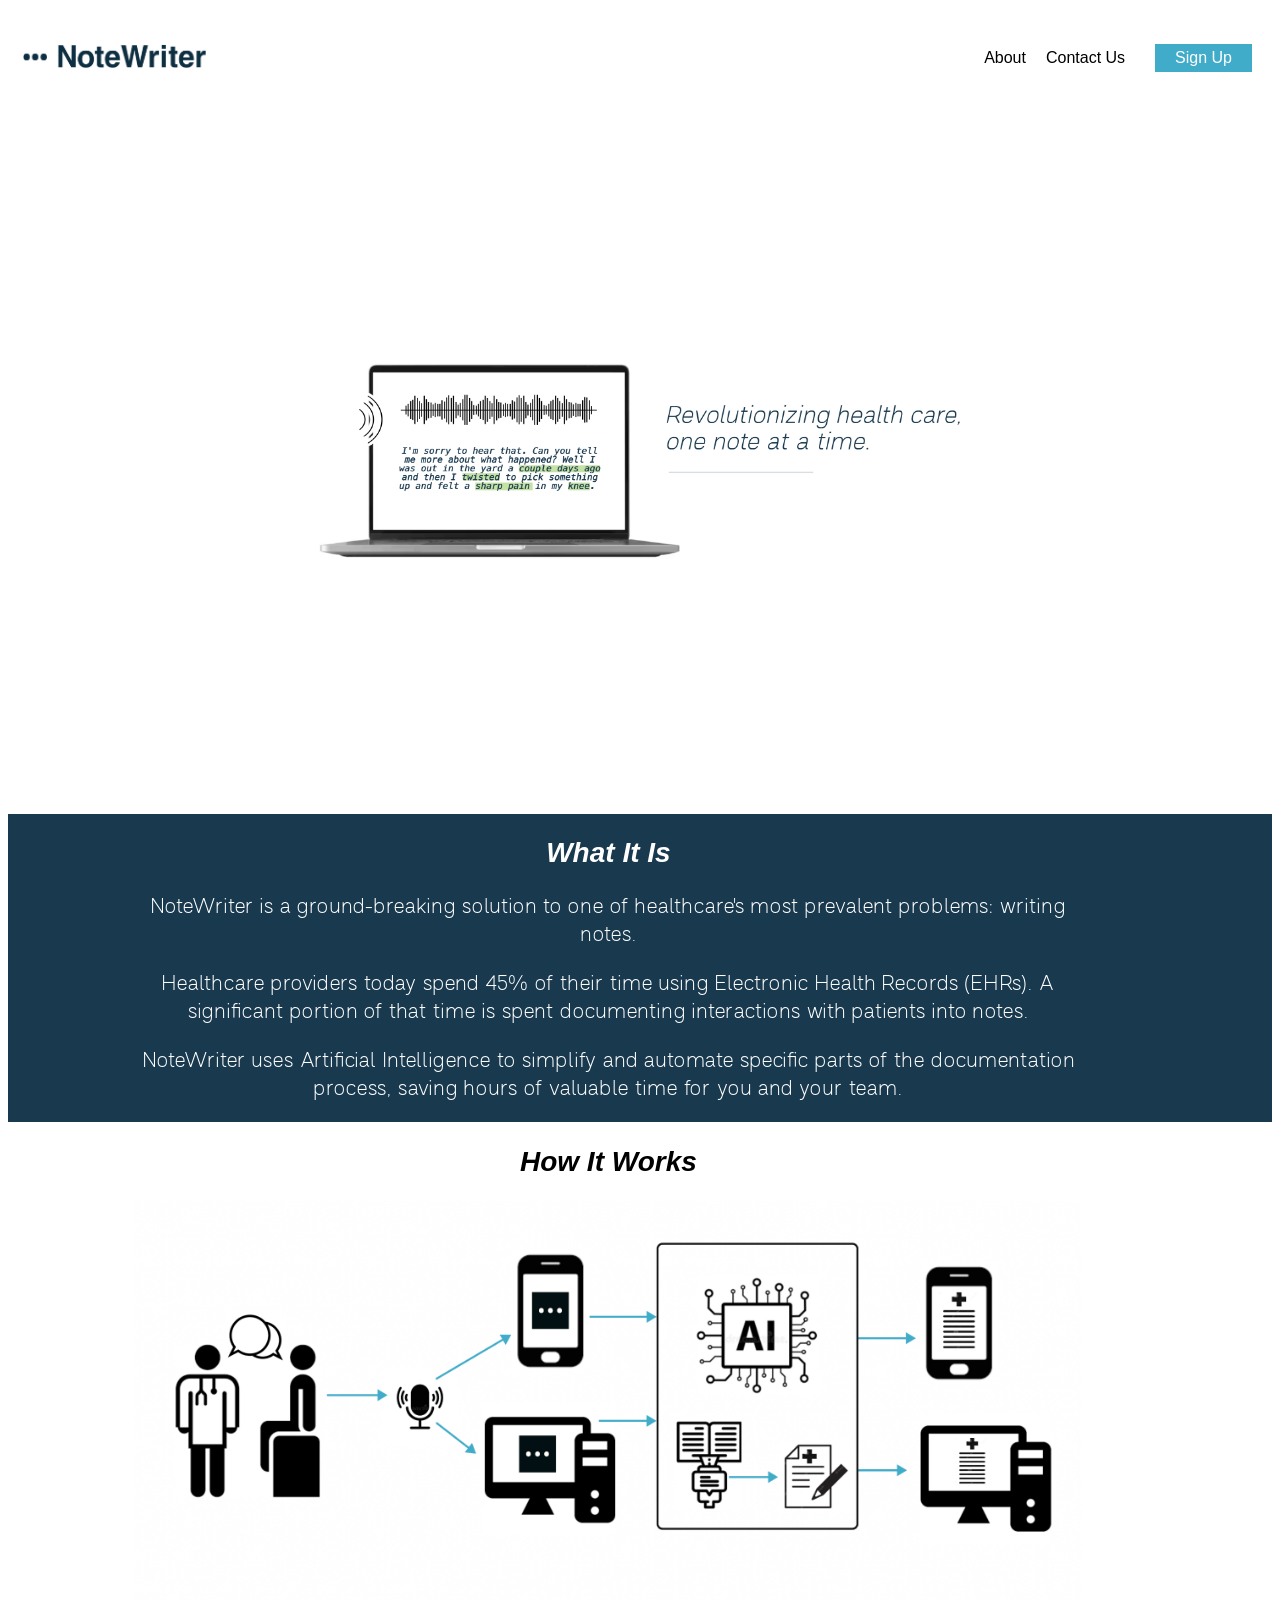
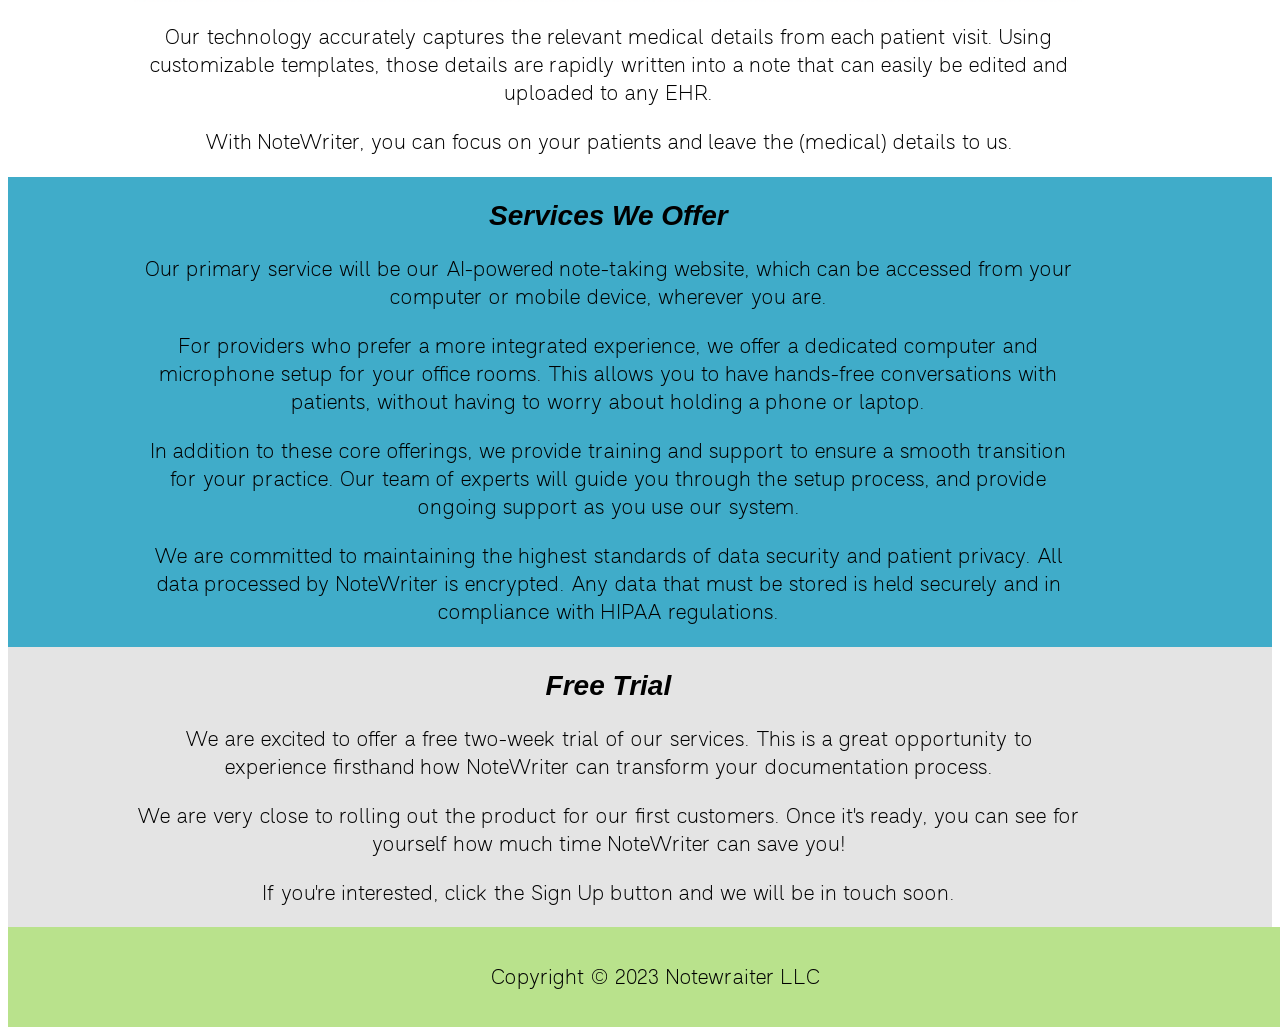
==== commit 032e5f48: "Top image fix" ====
--- a/index.html
+++ b/index.html
@@ -19,10 +19,8 @@
   </nav>
 
   <main>
-    <section id="header" class="header1">
-      <div class="top-image-container" >
+    <section id="header1">
           <img class="top-image" src="header.jpg" alt="Large Filler Picture">
-      </div>
   </section>
 
 
--- a/styles.css
+++ b/styles.css
@@ -213,7 +213,7 @@
     box-sizing: border-box; /* Add this line */
   }
 
-  #header {
+  #header1 {
     width:100%;
     height: auto;
     box-sizing: border-box;
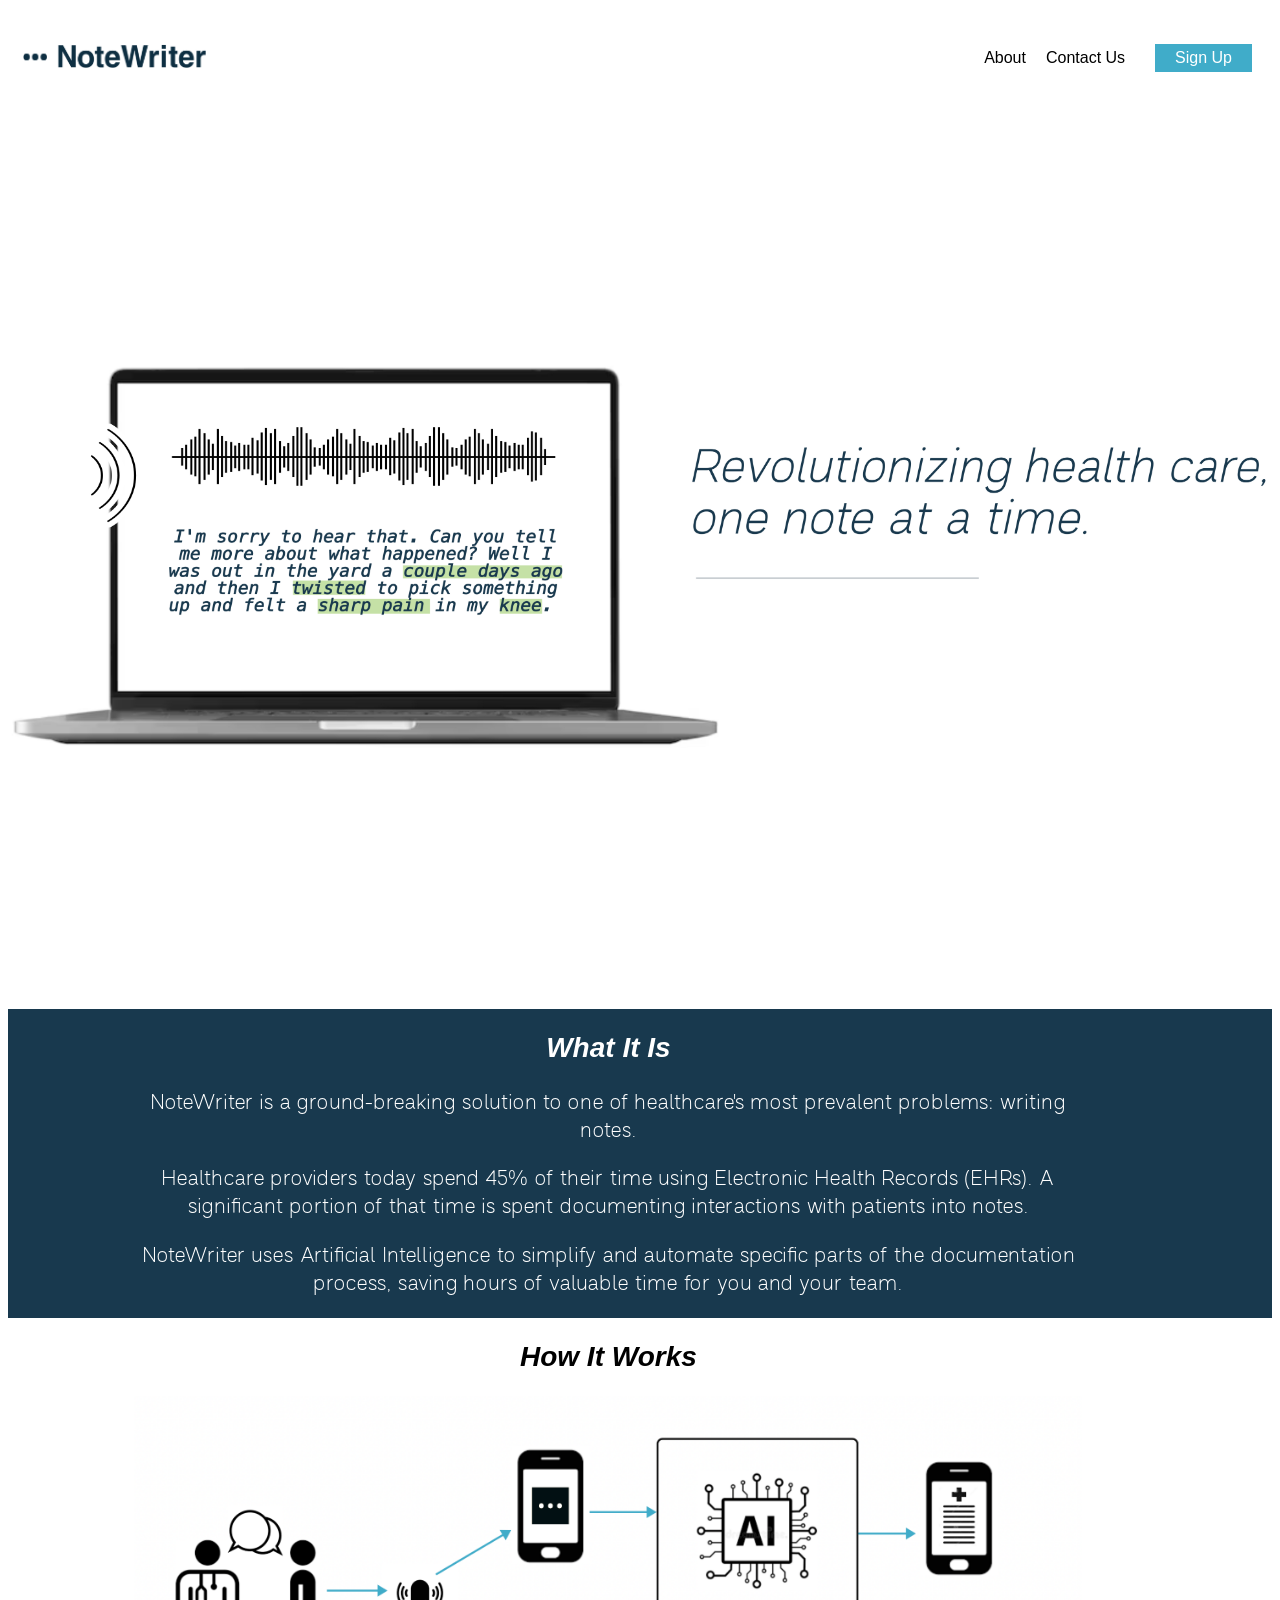
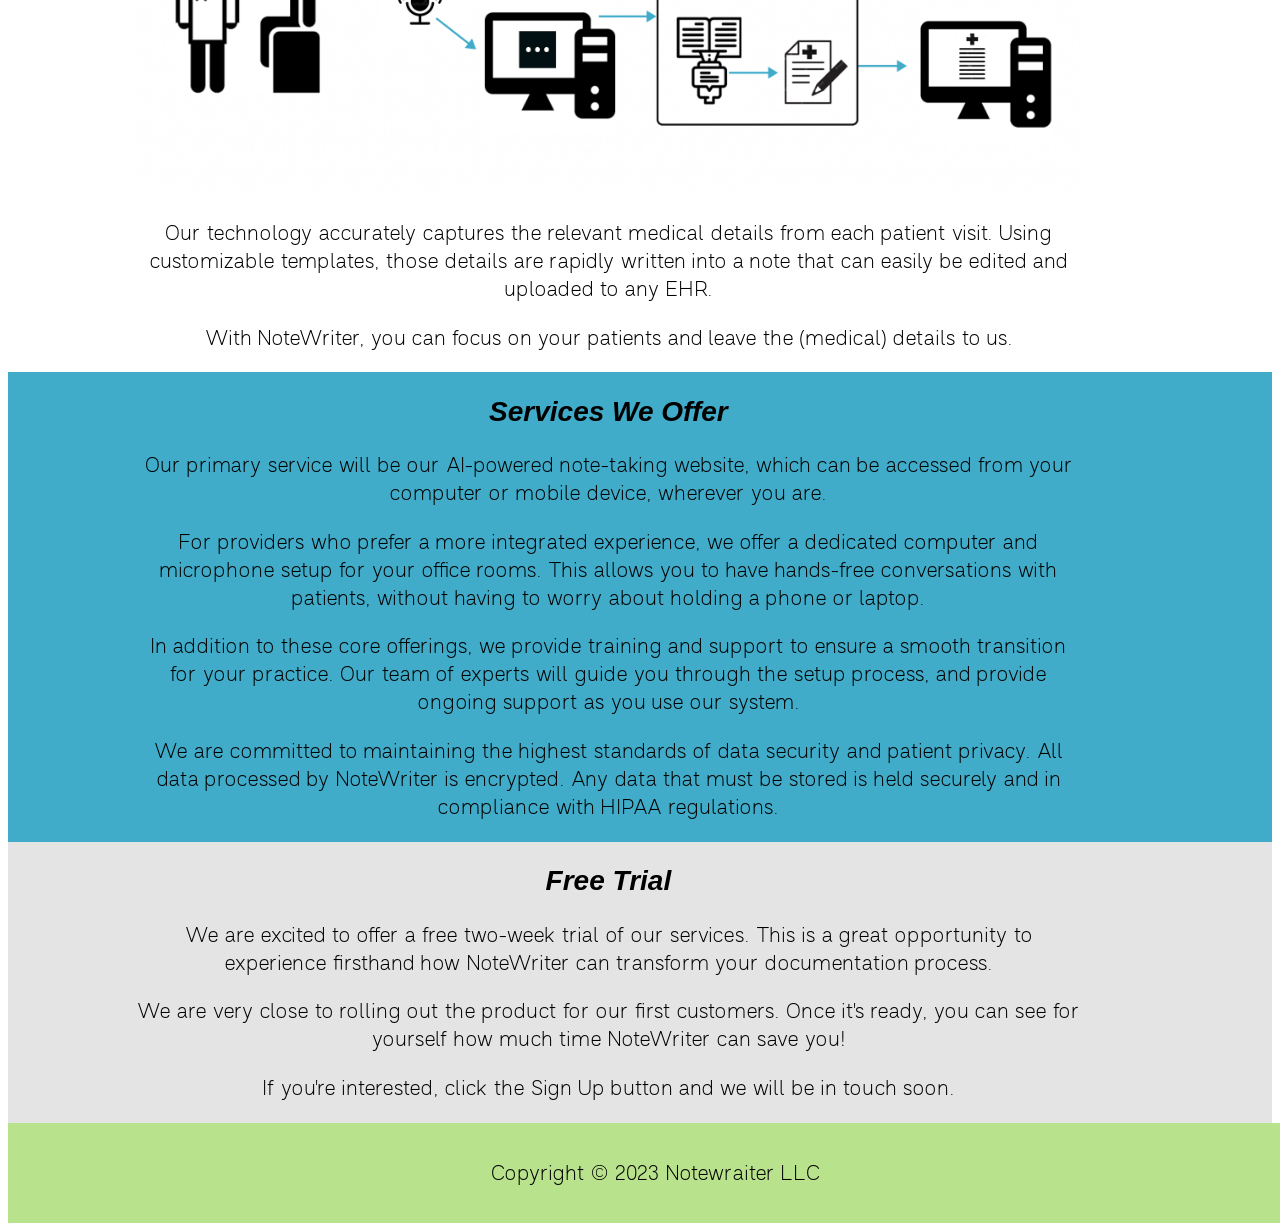
==== commit bae2e632: "More top image fix" ====
--- a/index.html
+++ b/index.html
@@ -19,9 +19,7 @@
   </nav>
 
   <main>
-    <section id="header1">
-          <img class="top-image" src="header.jpg" alt="Large Filler Picture">
-  </section>
+          <img id="header1" src="header.jpg" alt="Large Filler Picture">
 
 
   <section id="introduction">
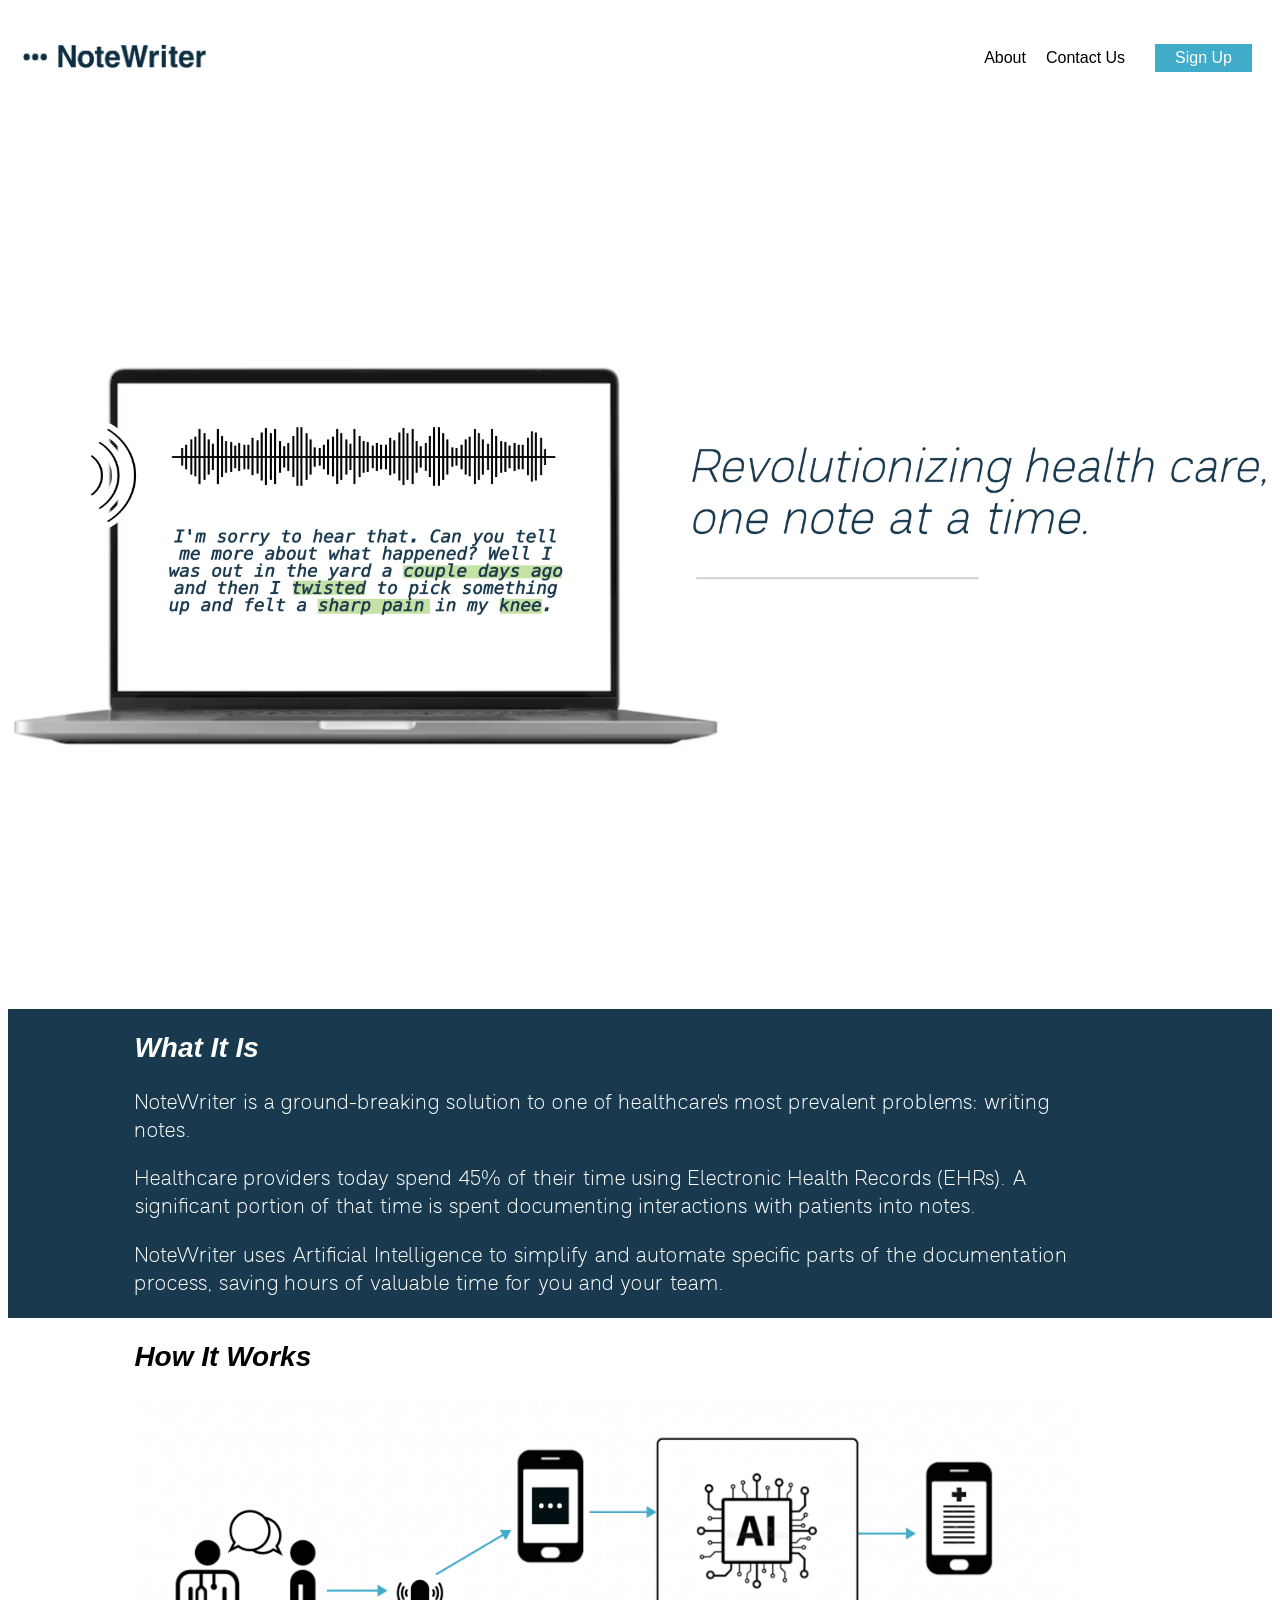
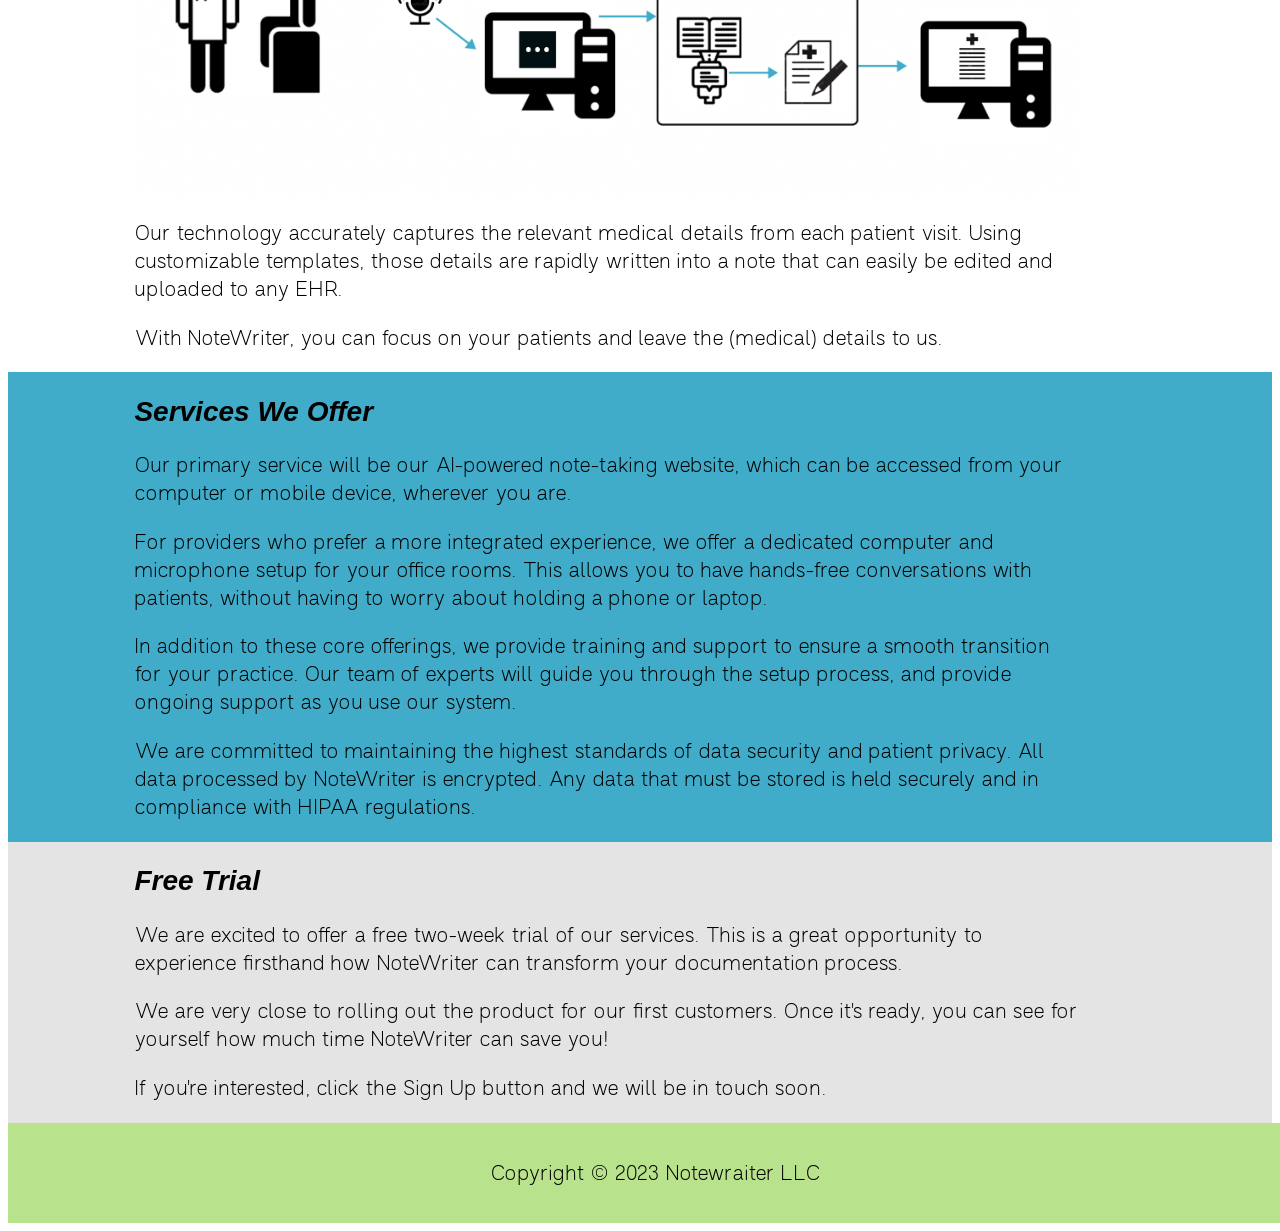
==== commit 2aff8f40: "centeredstuff" ====
--- a/index.html
+++ b/index.html
@@ -69,7 +69,7 @@
   </main>
 
   <footer>
-      <p>Copyright &copy; 2023 Notewraiter LLC</p>
+      <p class="centeredstuff">Copyright &copy; 2023 Notewraiter LLC</p>
   </footer>
   <script src="main.js"></script>
 </body>
--- a/styles.css
+++ b/styles.css
@@ -45,6 +45,7 @@
     padding: 15px;
     width: 100%;
     margin-top: auto;
+    text-align: center;
     font-family: "Garamond"; /* This line sets the font to a generic serif font */
 }
 
@@ -102,8 +103,12 @@
     padding: 10px;
 }
 
+.centeredstuff {
+    text-align: center;
+}
+
 h2{
-    text-align: center;
+    text-align: left;
     font-size: 1.75em;
     font-style: italic;
 }
@@ -228,15 +233,10 @@
     flex-direction: row;
 }
 
-.TitleofSite {
-    font-size: 1.5em;
-    text-align: left;
-    margin: 0;
-}
-
 p {
     font-size: 1.3em; /* relative to the parent element's font size */
     font-family: 'SalmaAlfa', sans-serif;
+    text-align: left;
 }
 
 .top-text-container .top-links {
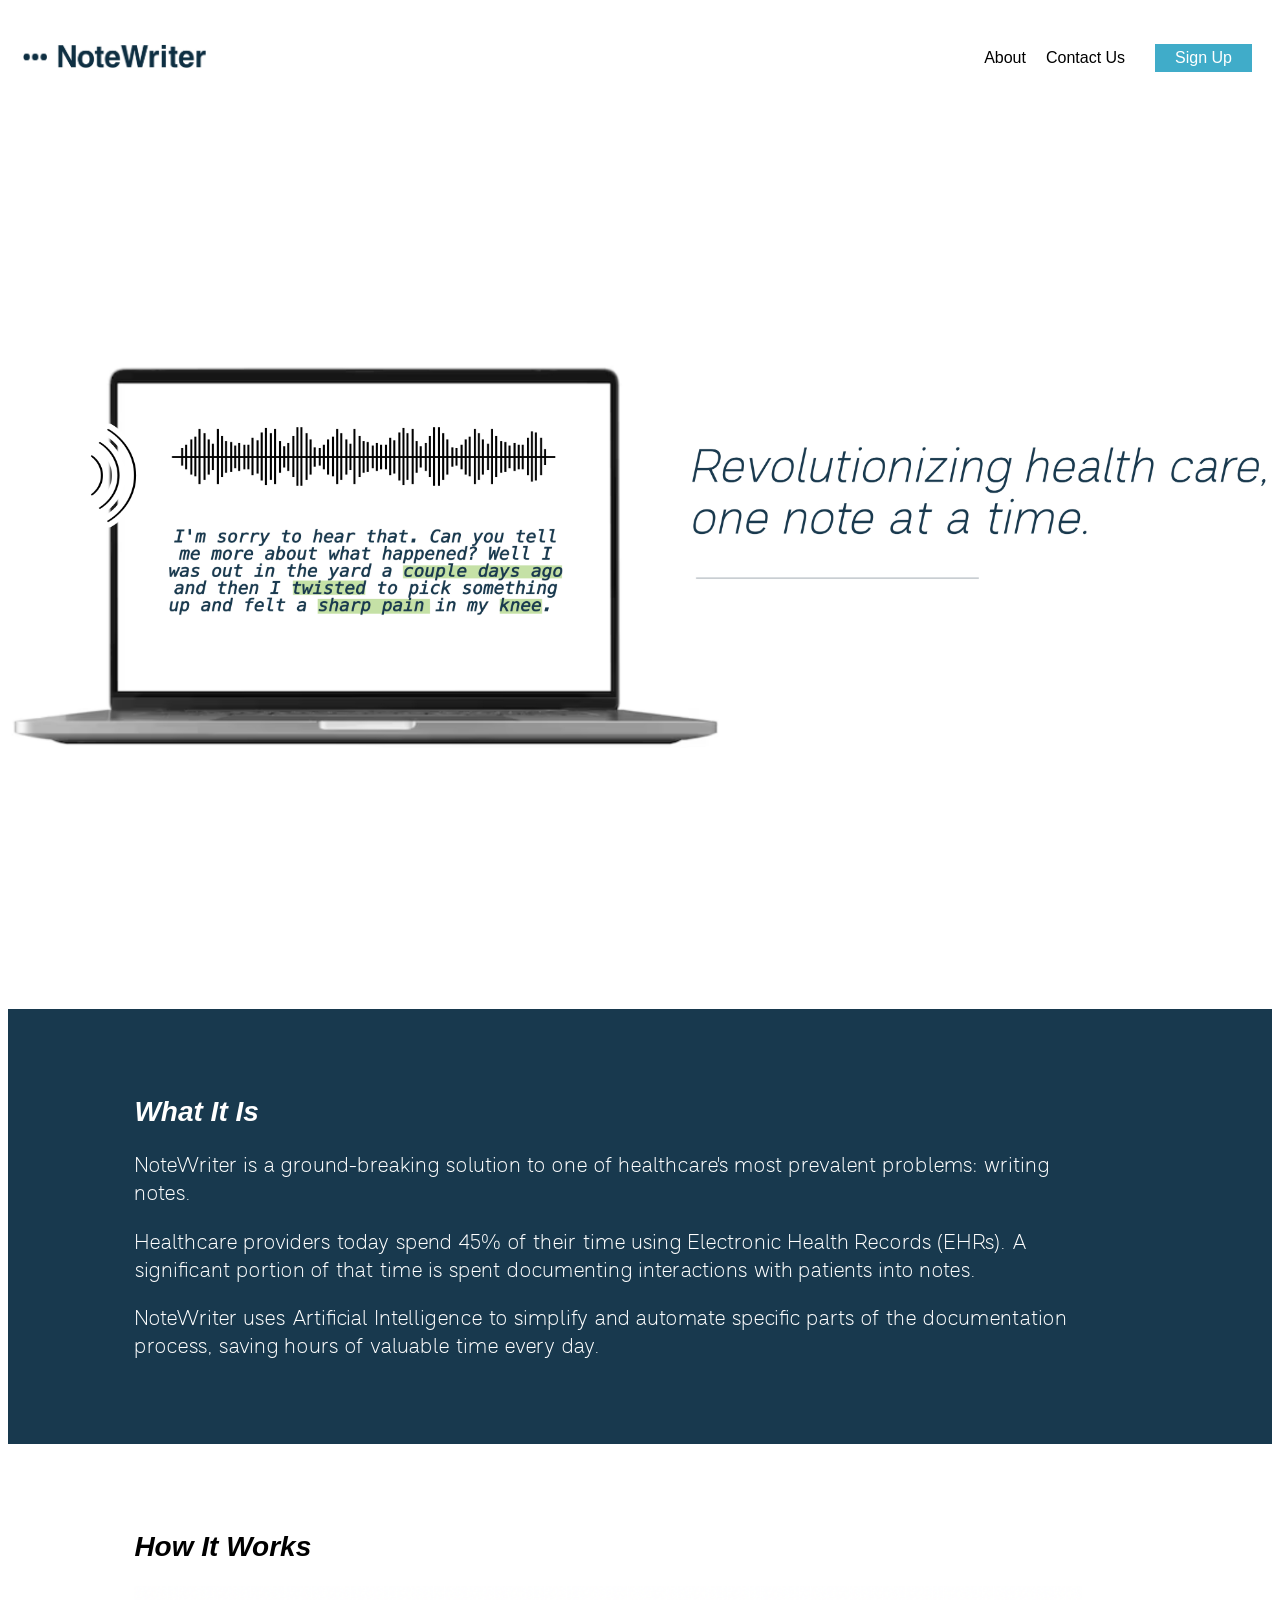
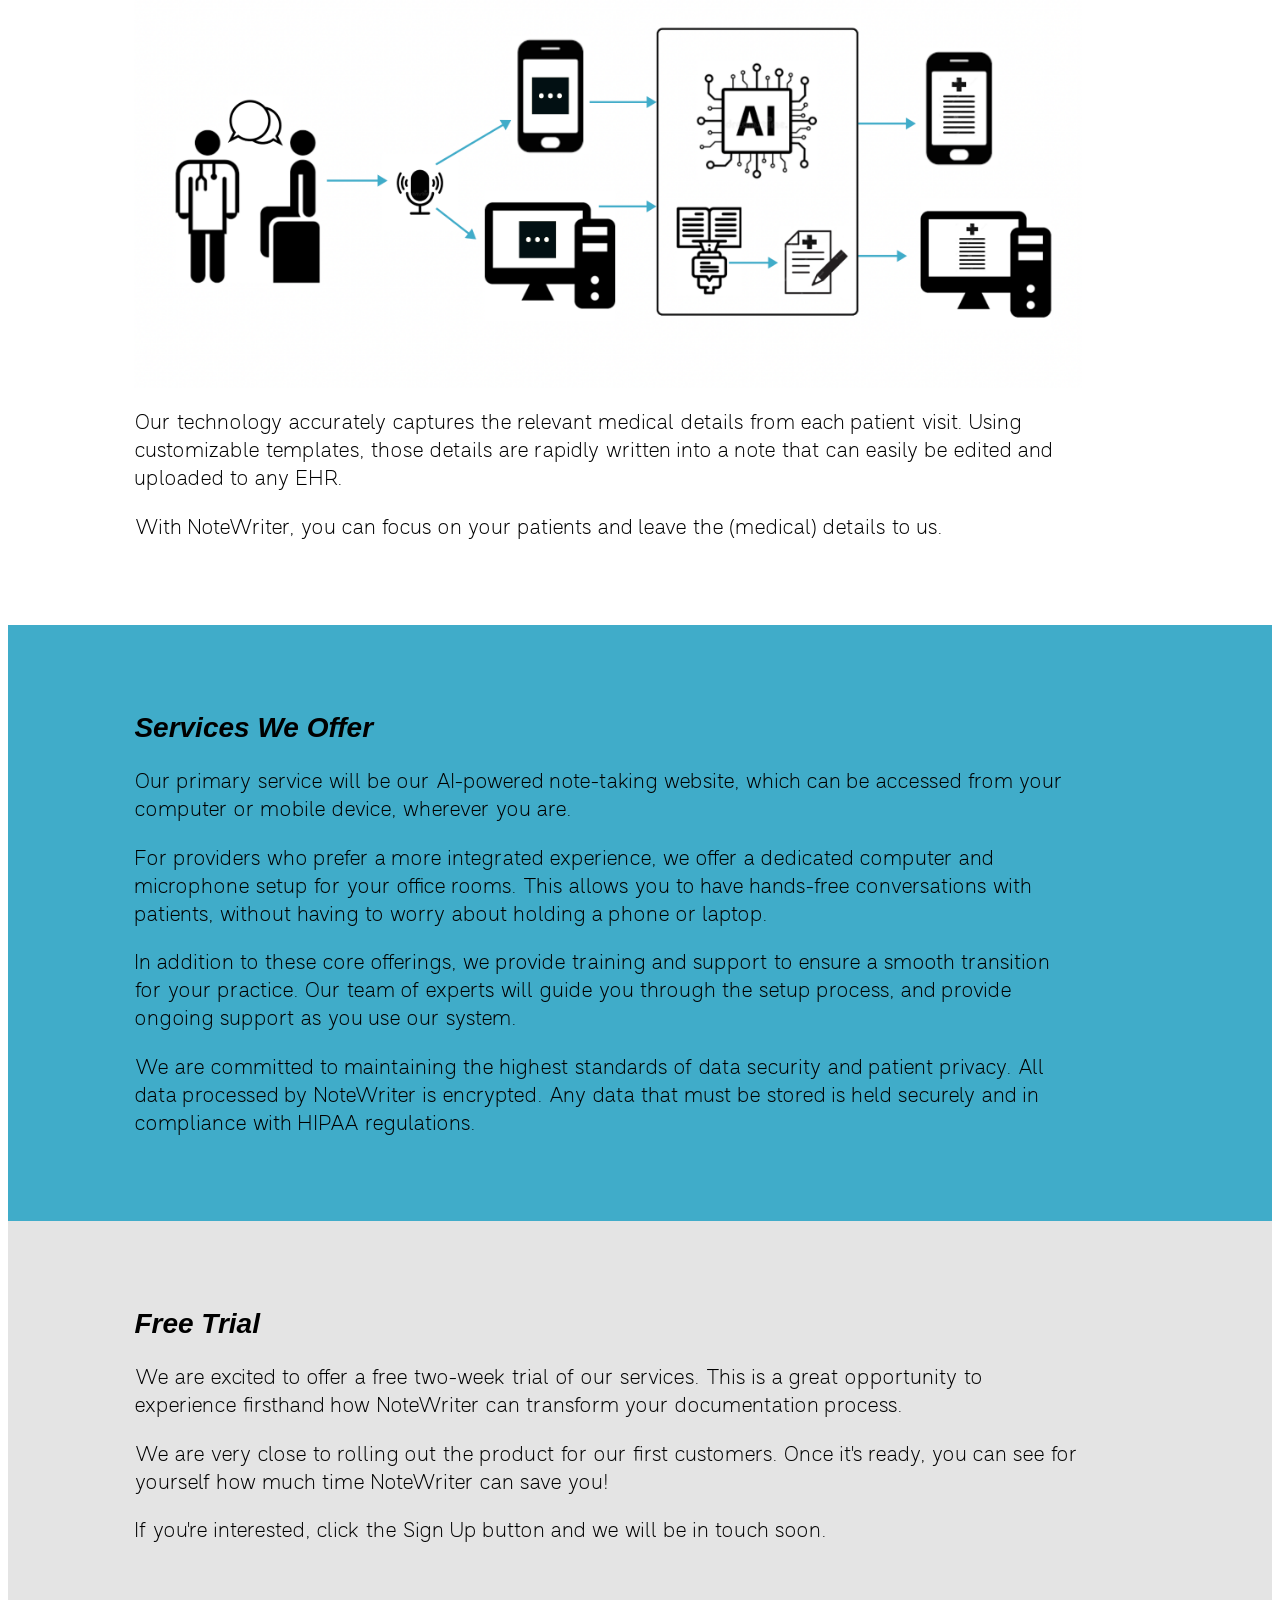
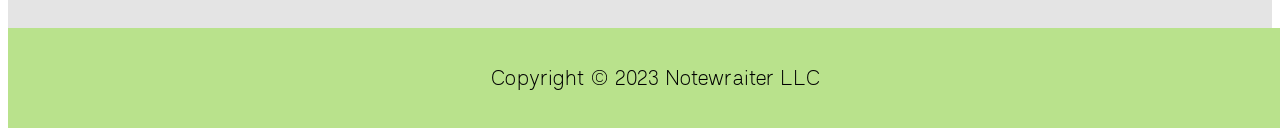
==== commit add429b0: "better spacing" ====
--- a/index.html
+++ b/index.html
@@ -29,7 +29,7 @@
     <p>Healthcare providers today spend 45% of their time using Electronic Health Records (EHRs). A significant portion of that time is spent documenting
       interactions with patients into notes.
     </p>
-    <p>NoteWriter uses Artificial Intelligence to simplify and automate specific parts of the documentation process, saving hours of valuable time for you and your team. </p>
+    <p>NoteWriter uses Artificial Intelligence to simplify and automate specific parts of the documentation process, saving hours of valuable time every day. </p>
 </div>
   </section>
 
--- a/styles.css
+++ b/styles.css
@@ -66,7 +66,9 @@
 .section-content {
     margin: 0 auto;
     padding-left: 10%;
-    padding-right: 15%
+    padding-right: 15%;
+    padding-top: 5%;
+    padding-bottom: 5%;
 }
 
 #introduction .section-content {
